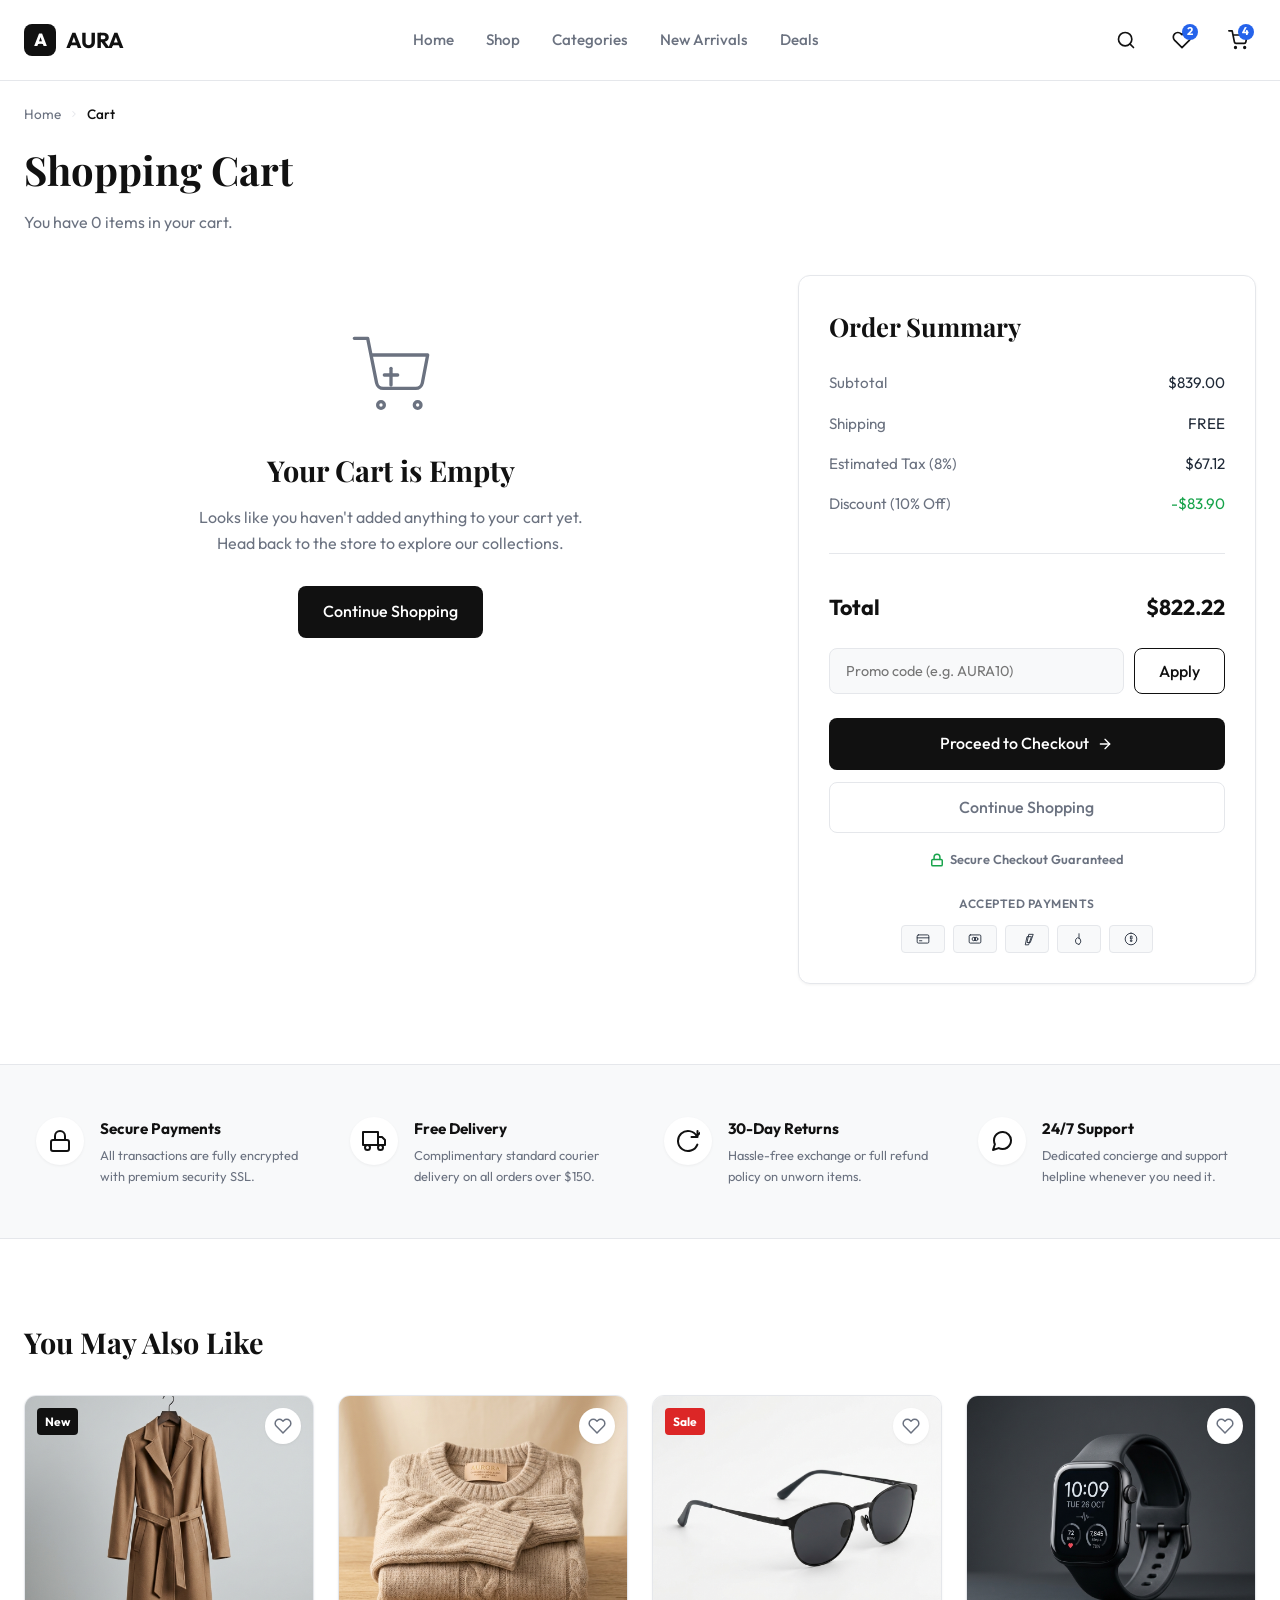
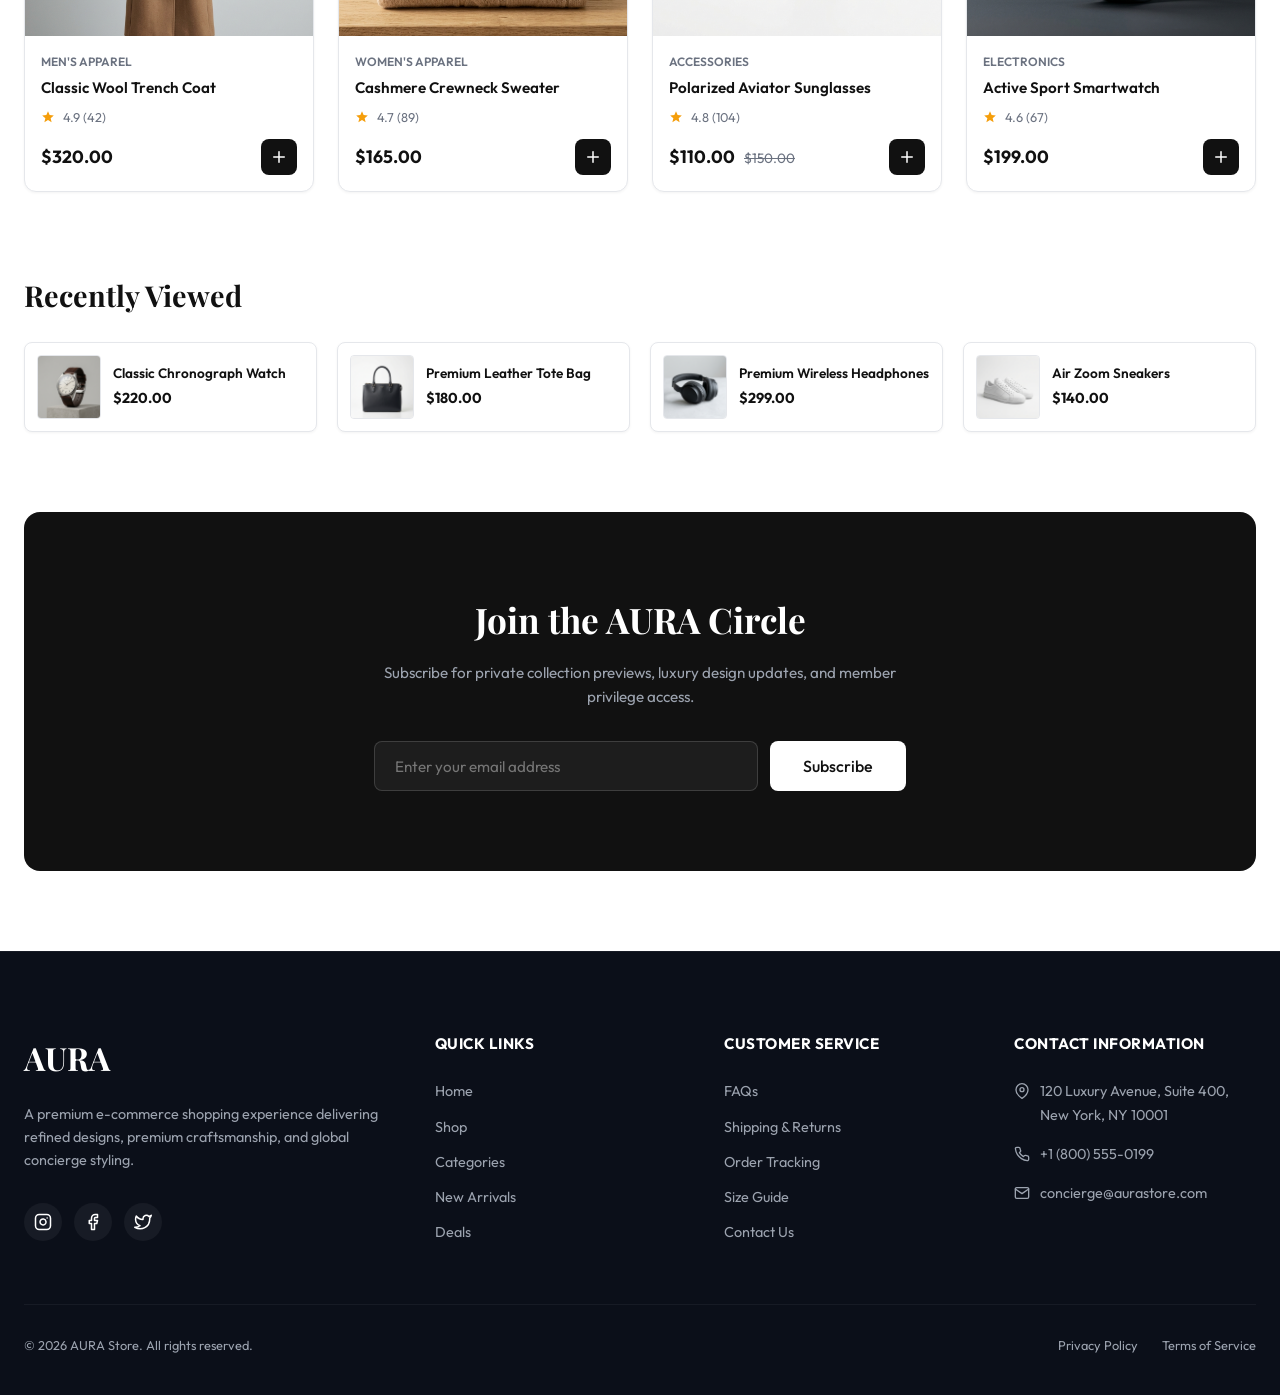
==== cart.html @ 28e5d6af "initial commit" ====
<!DOCTYPE html>
<html lang="en">
<head>
    <meta charset="UTF-8">
    <meta name="viewport" content="width=device-width, initial-scale=1.0">
    
    <!-- Title & SEO Meta Tags -->
    <title>Shopping Cart — AURA Premium Store</title>
    <meta name="description" content="View your premium shopping cart at AURA Store. Complete secure checkout, manage selected items, sizes, quantities, and explore recommendations.">
    <meta name="keywords" content="AURA Cart, shopping cart, checkout, luxury fashion ecommerce">
    
    <!-- CSS Stylesheet -->
    <link rel="stylesheet" href="css/cart.css">
</head>
<body>
    <input type="checkbox" id="mobile-menu-toggle-chk" class="mobile-menu-toggle-chk" style="display: none;">

    <!-- ==========================================================================
       1. HEADER PLACEHOLDER
       ========================================================================== -->
    <header class="site-header">
        <div class="container site-header-inner">
            <!-- Left: Logo -->
            <a href="index.html" class="logo" aria-label="AURA Home">
                <span class="logo-icon" aria-hidden="true">A</span>
                <span>AURA</span>
            </a>

            <!-- Center: Navigation Links -->
            <nav class="nav-desktop" aria-label="Main Navigation">
                <ul class="nav-menu">
                    <li><a href="index.html" class="nav-link">Home</a></li>
                    <li><a href="shop.html" class="nav-link">Shop</a></li>
                    <li><a href="index.html#categories" class="nav-link">Categories</a></li>
                    <li><a href="index.html#new-arrivals" class="nav-link">New Arrivals</a></li>
                    <li><a href="index.html#deals" class="nav-link">Deals</a></li>
                </ul>
            </nav>

            <!-- Right: Actions -->
            <div class="header-actions">
                <button class="action-btn" aria-label="Open Search">
                    <svg xmlns="http://www.w3.org/2000/svg" viewBox="0 0 24 24" fill="none" stroke="currentColor" stroke-width="2" stroke-linecap="round" stroke-linejoin="round">
                        <circle cx="11" cy="11" r="8"></circle>
                        <line x1="21" y1="21" x2="16.65" y2="16.65"></line>
                    </svg>
                </button>
                <a href="#wishlist" class="action-btn" aria-label="View Wishlist">
                    <svg xmlns="http://www.w3.org/2000/svg" viewBox="0 0 24 24" fill="none" stroke="currentColor" stroke-width="2" stroke-linecap="round" stroke-linejoin="round">
                        <path d="M20.84 4.61a5.5 5.5 0 0 0-7.78 0L12 5.67l-1.06-1.06a5.5 5.5 0 0 0-7.78 7.78l1.06 1.06L12 21.23l7.78-7.78 1.06-1.06a5.5 5.5 0 0 0 0-7.78z"></path>
                    </svg>
                    <span class="badge-count">2</span>
                </a>
                <a href="cart.html" class="action-btn active" aria-label="View Shopping Cart">
                    <svg xmlns="http://www.w3.org/2000/svg" viewBox="0 0 24 24" fill="none" stroke="currentColor" stroke-width="2" stroke-linecap="round" stroke-linejoin="round">
                        <circle cx="9" cy="21" r="1"></circle>
                        <circle cx="20" cy="21" r="1"></circle>
                        <path d="M1 1h4l2.68 13.39a2 2 0 0 0 2 1.61h9.72a2 2 0 0 0 2-1.61L23 6H6"></path>
                    </svg>
                    <span class="badge-count" id="header-cart-count">4</span>
                </a>
            </div>
            
            <!-- Mobile Hamburger Menu Button -->
            <label for="mobile-menu-toggle-chk" class="hamburger-btn" id="mobile-menu-trigger" aria-label="Open Navigation Menu" aria-controls="mobile-nav-overlay">
                <svg xmlns="http://www.w3.org/2000/svg" viewBox="0 0 24 24" fill="none" stroke="currentColor" stroke-linecap="round" stroke-linejoin="round">
                    <line x1="3" y1="12" x2="21" y2="12"></line>
                    <line x1="3" y1="6" x2="21" y2="6"></line>
                    <line x1="3" y1="18" x2="21" y2="18"></line>
                </svg>
            </label>
        </div>
    </header>

    <!-- ==========================================================================
       MOBILE NAVIGATION MENU (SLIDE OUT DRAWER)
       ========================================================================== -->
    <div class="mobile-nav-overlay" id="mobile-nav-overlay" role="dialog" aria-modal="true" aria-label="Mobile Navigation Menu">
        <div class="mobile-nav-drawer">
            <div class="mobile-nav-header">
                <a href="index.html" class="logo">
                    <span class="logo-icon">A</span>
                    <span>AURA</span>
                </a>
                <label for="mobile-menu-toggle-chk" class="close-btn" id="mobile-menu-close" aria-label="Close Navigation Menu">
                    <svg xmlns="http://www.w3.org/2000/svg" viewBox="0 0 24 24" fill="none" stroke="currentColor" stroke-linecap="round" stroke-linejoin="round" width="24" height="24">
                        <line x1="18" y1="6" x2="6" y2="18"></line>
                        <line x1="6" y1="6" x2="18" y2="18"></line>
                    </svg>
                </label>
            </div>
            
            <nav class="mobile-nav" aria-label="Mobile Navigation List">
                <ul class="mobile-nav-list">
                    <li><a href="index.html" class="mobile-nav-link" id="mobile-nav-home">Home</a></li>
                    <li><a href="shop.html" class="mobile-nav-link active" id="mobile-nav-shop">Shop</a></li>
                    <li><a href="index.html#categories" class="mobile-nav-link" id="mobile-nav-categories">Categories</a></li>
                    <li><a href="index.html#new-arrivals" class="mobile-nav-link" id="mobile-nav-new">New Arrivals</a></li>
                    <li><a href="index.html#deals" class="mobile-nav-link" id="mobile-nav-deals">Deals</a></li>
                    <li><a href="index.html#about" class="mobile-nav-link" id="mobile-nav-about">About</a></li>
                    <li><a href="index.html#contact" class="mobile-nav-link" id="mobile-nav-contact">Contact</a></li>
                </ul>
            </nav>

            <div class="mobile-nav-actions">
                <a href="#search" class="mobile-action-link" id="mobile-search-trigger">
                    <svg xmlns="http://www.w3.org/2000/svg" viewBox="0 0 24 24" fill="none" stroke="currentColor" stroke-linecap="round" stroke-linejoin="round">
                        <circle cx="11" cy="11" r="8"></circle>
                        <line x1="21" y1="21" x2="16.65" y2="16.65"></line>
                    </svg>
                    <span>Search Products</span>
                </a>
                <a href="#wishlist" class="mobile-action-link">
                    <svg xmlns="http://www.w3.org/2000/svg" viewBox="0 0 24 24" fill="none" stroke="currentColor" stroke-linecap="round" stroke-linejoin="round">
                        <path d="M20.84 4.61a5.5 5.5 0 0 0-7.78 0L12 5.67l-1.06-1.06a5.5 5.5 0 0 0-7.78 7.78l1.06 1.06L12 21.23l7.78-7.78 1.06-1.06a5.5 5.5 0 0 0 0-7.78z"></path>
                    </svg>
                    <span>Wishlist</span>
                    <span class="badge">2</span>
                </a>
                <a href="cart.html" class="mobile-action-link">
                    <svg xmlns="http://www.w3.org/2000/svg" viewBox="0 0 24 24" fill="none" stroke="currentColor" stroke-width="2" stroke-linecap="round" stroke-linejoin="round">
                        <circle cx="9" cy="21" r="1"></circle>
                        <circle cx="20" cy="21" r="1"></circle>
                        <path d="M1 1h4l2.68 13.39a2 2 0 0 0 2 1.61h9.72a2 2 0 0 0 2-1.61L23 6H6"></path>
                    </svg>
                    <span>Shopping Cart</span>
                    <span class="badge">3</span>
                </a>
                <a href="#account" class="mobile-action-link">
                    <svg xmlns="http://www.w3.org/2000/svg" viewBox="0 0 24 24" fill="none" stroke="currentColor" stroke-linecap="round" stroke-linejoin="round">
                        <path d="M20 21v-2a4 4 0 0 0-4-4H8a4 4 0 0 0-4 4v2"></path>
                        <circle cx="12" cy="7" r="4"></circle>
                    </svg>
                    <span>My Account</span>
                </a>
            </div>
        </div>
    </div>

    <!-- Header Spacer for Fixed Nav -->
    <div class="header-spacer"></div>

    <!-- ==========================================================================
       2. BREADCRUMBS
       ========================================================================== -->
    <div class="breadcrumbs-bar">
        <div class="container">
            <nav aria-label="Breadcrumb Navigation">
                <ul class="breadcrumb-list">
                    <li><a href="index.html" class="breadcrumb-link">Home</a></li>
                    <li class="breadcrumb-separator" aria-hidden="true">
                        <svg xmlns="http://www.w3.org/2000/svg" viewBox="0 0 24 24" fill="none" stroke="currentColor" stroke-width="2.5" stroke-linecap="round" stroke-linejoin="round" width="10" height="10">
                            <polyline points="9 18 15 12 9 6"></polyline>
                        </svg>
                    </li>
                    <li class="breadcrumb-current">Cart</li>
                </ul>
            </nav>
        </div>
    </div>

    <!-- ==========================================================================
       3. SHOPPING CART TITLE
       ========================================================================== -->
    <div class="page-title-section">
        <div class="container">
            <h1 class="page-title">Shopping Cart</h1>
            <p class="page-subtitle" id="cart-count-subtitle"></p>
        </div>
    </div>

    <!-- ==========================================================================
       4. MAIN CART PAGE LAYOUT
       ========================================================================== -->
    <main class="container" id="cart-page-main">
        <div class="cart-layout">
            
            <!-- LEFT COLUMN: CART ITEMS -->
            <div class="cart-left-column">
                
                <!-- Dynamically-ready list container -->
                <div id="cart-items-container" class="cart-items-container">
                    
                    
                    <!-- <article class="cart-item-card cart-item" data-id="1">
                        <div class="cart-item-image">
                            <img src="images/products/sneakers.png" alt="AURA Air Zoom Minimalist Sneakers" class="product-image">
                        </div>
                        <div class="cart-item-details">
                            <div class="cart-item-header">
                                <div class="cart-item-info">
                                    <span class="cart-item-brand">AURA</span>
                                    <h3 class="cart-item-name product-name">
                                        <a href="view-details.html">Air Zoom Minimalist Sneakers</a>
                                    </h3>
                                </div>
                                <div class="cart-item-price-block">
                                    <span class="cart-item-price product-price">$140.00</span>
                                    <span class="cart-item-unit-price">Unit: $140.00</span>
                                </div>
                            </div>
                            
                            <div class="cart-item-attributes">
                                <span class="attribute-item">
                                    <strong>Color:</strong> White
                                    <span class="color-dot" style="background-color: #FFFFFF;"></span>
                                </span>
                                <span class="attribute-item">
                                    <strong>Size:</strong> US 10
                                </span>
                            </div>
                            
                            <div class="cart-item-status status-in-stock">
                                <svg xmlns="http://www.w3.org/2000/svg" viewBox="0 0 24 24" fill="none" stroke="currentColor" stroke-width="3" stroke-linecap="round" stroke-linejoin="round" width="14" height="14">
                                    <polyline points="20 6 9 17 4 12"></polyline>
                                </svg>
                                <span>In Stock</span>
                            </div>
                            
                            <div class="cart-item-footer">
                                <div class="quantity-selector product-quantity">
                                    <button type="button" class="quantity-btn quantity-minus" aria-label="Decrease quantity">
                                        <svg xmlns="http://www.w3.org/2000/svg" viewBox="0 0 24 24" fill="none" stroke="currentColor" stroke-width="2" stroke-linecap="round" stroke-linejoin="round" width="14" height="14">
                                            <line x1="5" y1="12" x2="19" y2="12"></line>
                                        </svg>
                                    </button>
                                    <input type="number" class="quantity-input" value="1" min="1" max="99" aria-label="Quantity" readonly>
                                    <button type="button" class="quantity-btn quantity-plus" aria-label="Increase quantity">
                                        <svg xmlns="http://www.w3.org/2000/svg" viewBox="0 0 24 24" fill="none" stroke="currentColor" stroke-width="2" stroke-linecap="round" stroke-linejoin="round" width="14" height="14">
                                            <line x1="12" y1="5" x2="12" y2="19"></line>
                                            <line x1="5" y1="12" x2="19" y2="12"></line>
                                        </svg>
                                    </button>
                                </div>
                                
                                <div class="cart-item-actions">
                                    <button class="action-link move-to-wishlist" aria-label="Move item to wishlist">
                                        <svg xmlns="http://www.w3.org/2000/svg" viewBox="0 0 24 24" fill="none" stroke="currentColor" stroke-width="2" stroke-linecap="round" stroke-linejoin="round">
                                            <path d="M20.84 4.61a5.5 5.5 0 0 0-7.78 0L12 5.67l-1.06-1.06a5.5 5.5 0 0 0-7.78 7.78l1.06 1.06L12 21.23l7.78-7.78 1.06-1.06a5.5 5.5 0 0 0 0-7.78z"></path>
                                        </svg>
                                        <span>Wishlist</span>
                                    </button>
                                    <button class="action-link action-link-remove remove-item" aria-label="Remove item from cart">
                                        <svg xmlns="http://www.w3.org/2000/svg" viewBox="0 0 24 24" fill="none" stroke="currentColor" stroke-width="2" stroke-linecap="round" stroke-linejoin="round">
                                            <polyline points="3 6 5 6 21 6"></polyline>
                                            <path d="M19 6v14a2 2 0 0 1-2 2H7a2 2 0 0 1-2-2V6m3 0V4a2 2 0 0 1 2-2h4a2 2 0 0 1 2 2v2"></path>
                                            <line x1="10" y1="11" x2="10" y2="17"></line>
                                            <line x1="14" y1="11" x2="14" y2="17"></line>
                                        </svg>
                                        <span>Remove</span>
                                    </button>
                                </div>
                            </div>
                        </div>
                    </article> -->

                </div>

                <!-- ==========================================================================
                   EMPTY CART DESIGN (WRAPPED IN COMMENTS FOR JS INTEGRATION)
                   ========================================================================== -->
                <!-- 
                <div id="empty-cart-view" class="empty-cart-container" style="text-align: center; padding: 60px 24px;">
                    <div class="empty-cart-illustration" style="margin-bottom: 24px; color: var(--color-text-muted);">
                        <svg xmlns="http://www.w3.org/2000/svg" viewBox="0 0 24 24" fill="none" stroke="currentColor" stroke-width="1" stroke-linecap="round" stroke-linejoin="round" width="80" height="80" style="margin: 0 auto;">
                            <circle cx="9" cy="21" r="1"></circle>
                            <circle cx="20" cy="21" r="1"></circle>
                            <path d="M1 1h4l2.68 13.39a2 2 0 0 0 2 1.61h9.72a2 2 0 0 0 2-1.61L23 6H6"></path>
                            <line x1="12" y1="10" x2="12" y2="15"></line>
                            <line x1="10" y1="12" x2="14" y2="12"></line>
                        </svg>
                    </div>
                    <h2 class="empty-cart-title" style="font-family: var(--font-heading); font-size: 1.8rem; margin-bottom: 12px; color: var(--color-primary);">Your Cart is Empty</h2>
                    <p class="empty-cart-desc" style="color: var(--color-text-muted); margin-bottom: 30px; max-width: 400px; margin-left: auto; margin-right: auto;">Looks like you haven't added anything to your cart yet. Head back to the store to explore our collections.</p>
                    <a href="shop.html" id="continue-shopping" class="btn btn-primary">Continue Shopping</a>
                </div>
                -->

            </div>

            <!-- RIGHT COLUMN: ORDER SUMMARY -->
            <div class="cart-right-column">
                <section class="order-summary-card" aria-labelledby="order-summary-title">
                    <h2 id="order-summary-title" class="summary-title">Order Summary</h2>
                    
                    <div class="summary-rows">
                        <div class="summary-row">
                            <span class="summary-row-label">Subtotal</span>
                            <span id="subtotal" class="summary-row-value">$839.00</span>
                        </div>
                        <div class="summary-row">
                            <span class="summary-row-label">Shipping</span>
                            <span id="shipping" class="summary-row-value">FREE</span>
                        </div>
                        <div class="summary-row">
                            <span class="summary-row-label">Estimated Tax (8%)</span>
                            <span id="tax" class="summary-row-value">$67.12</span>
                        </div>
                        <div class="summary-row discount">
                            <span class="summary-row-label">Discount (10% Off)</span>
                            <span id="discount" class="summary-row-value">-$83.90</span>
                        </div>
                        
                        <div class="summary-divider"></div>
                        
                        <div class="summary-row summary-total">
                            <span>Total</span>
                            <span id="grand-total">$822.22</span>
                        </div>
                    </div>
                    
                    <!-- Coupon Block -->
                    <div class="coupon-input-wrapper">
                        <input type="text" id="coupon-input" class="coupon-input" placeholder="Promo code (e.g. AURA10)" aria-label="Promo code">
                        <button type="button" id="apply-coupon" class="btn btn-secondary">Apply</button>
                    </div>
                    
                    <!-- Checkout & Shopping Action buttons -->
                    <div class="summary-actions">
                        <a href="#checkout" id="checkout-btn" class="btn btn-primary btn-full">
                            <span>Proceed to Checkout</span>
                            <svg xmlns="http://www.w3.org/2000/svg" viewBox="0 0 24 24" fill="none" stroke="currentColor" stroke-width="2" stroke-linecap="round" stroke-linejoin="round" width="16" height="16">
                                <line x1="5" y1="12" x2="19" y2="12"></line>
                                <polyline points="12 5 19 12 12 19"></polyline>
                            </svg>
                        </a>
                        <a href="shop.html" id="continue-shopping-summary" class="btn btn-outline btn-full">
                            Continue Shopping
                        </a>
                    </div>
                    
                    <!-- Secure Checkout Badge -->
                    <div class="checkout-badge-row">
                        <svg xmlns="http://www.w3.org/2000/svg" viewBox="0 0 24 24" fill="none" stroke="currentColor" stroke-width="2.5" stroke-linecap="round" stroke-linejoin="round">
                            <rect x="3" y="11" width="18" height="11" rx="2" ry="2"></rect>
                            <path d="M7 11V7a5 5 0 0 1 10 0v4"></path>
                        </svg>
                        <span>Secure Checkout Guaranteed</span>
                    </div>
                    
                    <!-- Payment Methods panel -->
                    <div class="payment-methods-panel">
                        <h4 class="payment-methods-title">Accepted Payments</h4>
                        <div class="payment-icons">
                            <div class="payment-icon-card" aria-label="Visa">
                                <svg xmlns="http://www.w3.org/2000/svg" viewBox="0 0 24 24" fill="none" stroke="currentColor" stroke-width="1.5" stroke-linecap="round" stroke-linejoin="round">
                                    <rect x="2" y="5" width="20" height="14" rx="2"></rect>
                                    <line x1="2" y1="10" x2="22" y2="10"></line>
                                    <line x1="6" y1="15" x2="10" y2="15"></line>
                                </svg>
                            </div>
                            <div class="payment-icon-card" aria-label="Mastercard">
                                <svg xmlns="http://www.w3.org/2000/svg" viewBox="0 0 24 24" fill="none" stroke="currentColor" stroke-width="1.5" stroke-linecap="round" stroke-linejoin="round">
                                    <rect x="2" y="5" width="20" height="14" rx="2"></rect>
                                    <circle cx="10" cy="12" r="3"></circle>
                                    <circle cx="14" cy="12" r="3"></circle>
                                </svg>
                            </div>
                            <div class="payment-icon-card" aria-label="PayPal">
                                <svg xmlns="http://www.w3.org/2000/svg" viewBox="0 0 24 24" fill="none" stroke="currentColor" stroke-width="1.5" stroke-linecap="round" stroke-linejoin="round">
                                    <path d="M22 4h-7L12 18h5z"></path>
                                    <path d="M19 8H12L9 22h5z"></path>
                                </svg>
                            </div>
                            <div class="payment-icon-card" aria-label="Apple Pay">
                                <svg xmlns="http://www.w3.org/2000/svg" viewBox="0 0 24 24" fill="none" stroke="currentColor" stroke-width="1.5" stroke-linecap="round" stroke-linejoin="round">
                                    <path d="M12 20.94c1.88-1 3.06-2.94 3.06-5.44a5.55 5.55 0 0 0-5.06-5.5 5.25 5.25 0 0 0-1 .06 5.86 5.86 0 0 0-3.06 5.44 5.56 5.56 0 0 0 5 5.5 5 5 0 0 0 1.06-.06z"></path>
                                    <path d="M12 10V3"></path>
                                </svg>
                            </div>
                            <div class="payment-icon-card" aria-label="Google Pay">
                                <svg xmlns="http://www.w3.org/2000/svg" viewBox="0 0 24 24" fill="none" stroke="currentColor" stroke-width="1.5" stroke-linecap="round" stroke-linejoin="round">
                                    <path d="M12 2a10 10 0 1 0 10 10A10 10 0 0 0 12 2zm1 14h-2v-2h2zm0-4h-2V7h2z"></path>
                                </svg>
                            </div>
                        </div>
                    </div>
                </section>
            </div>

        </div>
    </main>

    <!-- ==========================================================================
       5. TRUST BADGES
       ========================================================================== -->
    <section class="trust-badges-section" aria-label="AURA Customer Guarantees">
        <div class="container">
            <div class="trust-badges-grid">
                <!-- Card 1 -->
                <div class="trust-badge-card">
                    <div class="trust-icon-wrapper">
                        <svg xmlns="http://www.w3.org/2000/svg" viewBox="0 0 24 24" fill="none" stroke="currentColor" stroke-width="2" stroke-linecap="round" stroke-linejoin="round">
                            <rect x="3" y="11" width="18" height="11" rx="2" ry="2"></rect>
                            <path d="M7 11V7a5 5 0 0 1 10 0v4"></path>
                        </svg>
                    </div>
                    <div class="trust-info">
                        <h4 class="trust-title">Secure Payments</h4>
                        <p class="trust-desc">All transactions are fully encrypted with premium security SSL.</p>
                    </div>
                </div>
                <!-- Card 2 -->
                <div class="trust-badge-card">
                    <div class="trust-icon-wrapper">
                        <svg xmlns="http://www.w3.org/2000/svg" viewBox="0 0 24 24" fill="none" stroke="currentColor" stroke-width="2" stroke-linecap="round" stroke-linejoin="round">
                            <rect x="1" y="3" width="15" height="13"></rect>
                            <polygon points="16 8 20 8 23 11 23 16 16 16 16 8"></polygon>
                            <circle cx="5.5" cy="18.5" r="2.5"></circle>
                            <circle cx="18.5" cy="18.5" r="2.5"></circle>
                        </svg>
                    </div>
                    <div class="trust-info">
                        <h4 class="trust-title">Free Delivery</h4>
                        <p class="trust-desc">Complimentary standard courier delivery on all orders over $150.</p>
                    </div>
                </div>
                <!-- Card 3 -->
                <div class="trust-badge-card">
                    <div class="trust-icon-wrapper">
                        <svg xmlns="http://www.w3.org/2000/svg" viewBox="0 0 24 24" fill="none" stroke="currentColor" stroke-width="2" stroke-linecap="round" stroke-linejoin="round">
                            <path d="M21.5 2v6h-6M21.34 15.57a10 10 0 1 1-.57-8.38l5.67-5.67"></path>
                        </svg>
                    </div>
                    <div class="trust-info">
                        <h4 class="trust-title">30-Day Returns</h4>
                        <p class="trust-desc">Hassle-free exchange or full refund policy on unworn items.</p>
                    </div>
                </div>
                <!-- Card 4 -->
                <div class="trust-badge-card">
                    <div class="trust-icon-wrapper">
                        <svg xmlns="http://www.w3.org/2000/svg" viewBox="0 0 24 24" fill="none" stroke="currentColor" stroke-width="2" stroke-linecap="round" stroke-linejoin="round">
                            <path d="M21 11.5a8.38 8.38 0 0 1-.9 3.8 8.5 8.5 0 0 1-7.6 4.7 8.38 8.38 0 0 1-3.8-.9L3 21l1.9-5.7a8.38 8.38 0 0 1-.9-3.8 8.5 8.5 0 0 1 4.7-7.6 8.38 8.38 0 0 1 3.8-.9h.5a8.48 8.48 0 0 1 8 8v.5z"></path>
                        </svg>
                    </div>
                    <div class="trust-info">
                        <h4 class="trust-title">24/7 Support</h4>
                        <p class="trust-desc">Dedicated concierge and support helpline whenever you need it.</p>
                    </div>
                </div>
            </div>
        </div>
    </section>

    <!-- ==========================================================================
       6. RECOMMENDED PRODUCTS (GRID OF 4)
       ========================================================================== -->
    <section class="container recommendations-section" aria-labelledby="recommendations-title">
        <div class="recommendations-header">
            <h2 id="recommendations-title" class="recommendations-title">You May Also Like</h2>
        </div>
        
        <div id="recommended-products" class="recommendations-grid">
            <!-- Card 1: Wool Coat -->
            <article class="product-card">
                <span class="product-badge">New</span>
                <div class="wishlist-btn-wrapper">
                    <button type="button" class="wishlist-btn" aria-label="Add to Wishlist">
                        <svg xmlns="http://www.w3.org/2000/svg" viewBox="0 0 24 24" fill="none" stroke="currentColor" stroke-width="2" stroke-linecap="round" stroke-linejoin="round" width="18" height="18">
                            <path d="M20.84 4.61a5.5 5.5 0 0 0-7.78 0L12 5.67l-1.06-1.06a5.5 5.5 0 0 0-7.78 7.78l1.06 1.06L12 21.23l7.78-7.78 1.06-1.06a5.5 5.5 0 0 0 0-7.78z"></path>
                        </svg>
                    </button>
                </div>
                <div class="product-media">
                    <img src="images/products/coat.png" alt="Classic Wool Trench Coat">
                </div>
                <div class="product-info">
                    <span class="product-category">Men's Apparel</span>
                    <h3 class="product-title">
                        <a href="view-details.html">Classic Wool Trench Coat</a>
                    </h3>
                    <div class="product-rating">
                        <svg xmlns="http://www.w3.org/2000/svg" viewBox="0 0 24 24" fill="currentColor" width="14" height="14">
                            <path d="M12 17.27L18.18 21l-1.64-7.03L22 9.24l-7.19-.61L12 2 9.19 8.63 2 9.24l5.46 4.73L5.82 21z"></path>
                        </svg>
                        <span class="product-rating-value">4.9 (42)</span>
                    </div>
                    <div class="product-price-row">
                        <span class="product-price">$320.00</span>
                        <button type="button" class="quick-add-btn" aria-label="Add to Cart">
                            <svg xmlns="http://www.w3.org/2000/svg" viewBox="0 0 24 24" fill="none" stroke="currentColor" stroke-width="2" stroke-linecap="round" stroke-linejoin="round">
                                <line x1="12" y1="5" x2="12" y2="19"></line>
                                <line x1="5" y1="12" x2="19" y2="12"></line>
                            </svg>
                        </button>
                    </div>
                </div>
            </article>

            <!-- Card 2: Cashmere Sweater -->
            <article class="product-card">
                <div class="wishlist-btn-wrapper">
                    <button type="button" class="wishlist-btn" aria-label="Add to Wishlist">
                        <svg xmlns="http://www.w3.org/2000/svg" viewBox="0 0 24 24" fill="none" stroke="currentColor" stroke-width="2" stroke-linecap="round" stroke-linejoin="round" width="18" height="18">
                            <path d="M20.84 4.61a5.5 5.5 0 0 0-7.78 0L12 5.67l-1.06-1.06a5.5 5.5 0 0 0-7.78 7.78l1.06 1.06L12 21.23l7.78-7.78 1.06-1.06a5.5 5.5 0 0 0 0-7.78z"></path>
                        </svg>
                    </button>
                </div>
                <div class="product-media">
                    <img src="images/products/sweater.png" alt="Cashmere Crewneck Sweater">
                </div>
                <div class="product-info">
                    <span class="product-category">Women's Apparel</span>
                    <h3 class="product-title">
                        <a href="view-details.html">Cashmere Crewneck Sweater</a>
                    </h3>
                    <div class="product-rating">
                        <svg xmlns="http://www.w3.org/2000/svg" viewBox="0 0 24 24" fill="currentColor" width="14" height="14">
                            <path d="M12 17.27L18.18 21l-1.64-7.03L22 9.24l-7.19-.61L12 2 9.19 8.63 2 9.24l5.46 4.73L5.82 21z"></path>
                        </svg>
                        <span class="product-rating-value">4.7 (89)</span>
                    </div>
                    <div class="product-price-row">
                        <span class="product-price">$165.00</span>
                        <button type="button" class="quick-add-btn" aria-label="Add to Cart">
                            <svg xmlns="http://www.w3.org/2000/svg" viewBox="0 0 24 24" fill="none" stroke="currentColor" stroke-width="2" stroke-linecap="round" stroke-linejoin="round">
                                <line x1="12" y1="5" x2="12" y2="19"></line>
                                <line x1="5" y1="12" x2="19" y2="12"></line>
                            </svg>
                        </button>
                    </div>
                </div>
            </article>

            <!-- Card 3: Sunglasses -->
            <article class="product-card">
                <span class="product-badge" style="background-color: var(--color-danger);">Sale</span>
                <div class="wishlist-btn-wrapper">
                    <button type="button" class="wishlist-btn" aria-label="Add to Wishlist">
                        <svg xmlns="http://www.w3.org/2000/svg" viewBox="0 0 24 24" fill="none" stroke="currentColor" stroke-width="2" stroke-linecap="round" stroke-linejoin="round" width="18" height="18">
                            <path d="M20.84 4.61a5.5 5.5 0 0 0-7.78 0L12 5.67l-1.06-1.06a5.5 5.5 0 0 0-7.78 7.78l1.06 1.06L12 21.23l7.78-7.78 1.06-1.06a5.5 5.5 0 0 0 0-7.78z"></path>
                        </svg>
                    </button>
                </div>
                <div class="product-media">
                    <img src="images/products/sunglasses.png" alt="Aviator Sunglasses">
                </div>
                <div class="product-info">
                    <span class="product-category">Accessories</span>
                    <h3 class="product-title">
                        <a href="view-details.html">Polarized Aviator Sunglasses</a>
                    </h3>
                    <div class="product-rating">
                        <svg xmlns="http://www.w3.org/2000/svg" viewBox="0 0 24 24" fill="currentColor" width="14" height="14">
                            <path d="M12 17.27L18.18 21l-1.64-7.03L22 9.24l-7.19-.61L12 2 9.19 8.63 2 9.24l5.46 4.73L5.82 21z"></path>
                        </svg>
                        <span class="product-rating-value">4.8 (104)</span>
                    </div>
                    <div class="product-price-row">
                        <div>
                            <span class="product-price">$110.00</span>
                            <span class="product-original-price">$150.00</span>
                        </div>
                        <button type="button" class="quick-add-btn" aria-label="Add to Cart">
                            <svg xmlns="http://www.w3.org/2000/svg" viewBox="0 0 24 24" fill="none" stroke="currentColor" stroke-width="2" stroke-linecap="round" stroke-linejoin="round">
                                <line x1="12" y1="5" x2="12" y2="19"></line>
                                <line x1="5" y1="12" x2="19" y2="12"></line>
                            </svg>
                        </button>
                    </div>
                </div>
            </article>

            <!-- Card 4: Smartwatch -->
            <article class="product-card">
                <div class="wishlist-btn-wrapper">
                    <button type="button" class="wishlist-btn" aria-label="Add to Wishlist">
                        <svg xmlns="http://www.w3.org/2000/svg" viewBox="0 0 24 24" fill="none" stroke="currentColor" stroke-width="2" stroke-linecap="round" stroke-linejoin="round" width="18" height="18">
                            <path d="M20.84 4.61a5.5 5.5 0 0 0-7.78 0L12 5.67l-1.06-1.06a5.5 5.5 0 0 0-7.78 7.78l1.06 1.06L12 21.23l7.78-7.78 1.06-1.06a5.5 5.5 0 0 0 0-7.78z"></path>
                        </svg>
                    </button>
                </div>
                <div class="product-media">
                    <img src="images/products/smartwatch.png" alt="Active Sport Smartwatch">
                </div>
                <div class="product-info">
                    <span class="product-category">Electronics</span>
                    <h3 class="product-title">
                        <a href="view-details.html">Active Sport Smartwatch</a>
                    </h3>
                    <div class="product-rating">
                        <svg xmlns="http://www.w3.org/2000/svg" viewBox="0 0 24 24" fill="currentColor" width="14" height="14">
                            <path d="M12 17.27L18.18 21l-1.64-7.03L22 9.24l-7.19-.61L12 2 9.19 8.63 2 9.24l5.46 4.73L5.82 21z"></path>
                        </svg>
                        <span class="product-rating-value">4.6 (67)</span>
                    </div>
                    <div class="product-price-row">
                        <span class="product-price">$199.00</span>
                        <button type="button" class="quick-add-btn" aria-label="Add to Cart">
                            <svg xmlns="http://www.w3.org/2000/svg" viewBox="0 0 24 24" fill="none" stroke="currentColor" stroke-width="2" stroke-linecap="round" stroke-linejoin="round">
                                <line x1="12" y1="5" x2="12" y2="19"></line>
                                <line x1="5" y1="12" x2="19" y2="12"></line>
                            </svg>
                        </button>
                    </div>
                </div>
            </article>
        </div>
    </section>

    <!-- ==========================================================================
       7. RECENTLY VIEWED PRODUCTS (4 COMPACT CARDS)
       ========================================================================== -->
    <section class="container recently-viewed-section" aria-labelledby="recently-viewed-title">
        <h2 id="recently-viewed-title" class="recommendations-title" style="margin-bottom: 24px;">Recently Viewed</h2>
        <div id="recent-products" class="recently-viewed-grid">
            <!-- Mini Card 1: Watch -->
            <article class="compact-product-card">
                <div class="compact-media">
                    <img src="images/products/watch.png" alt="Classic Chronograph Watch">
                </div>
                <div class="compact-info">
                    <h4 class="compact-title">Classic Chronograph Watch</h4>
                    <span class="compact-price">$220.00</span>
                </div>
            </article>

            <!-- Mini Card 2: Bag -->
            <article class="compact-product-card">
                <div class="compact-media">
                    <img src="images/products/bag.png" alt="Premium Leather Tote Bag">
                </div>
                <div class="compact-info">
                    <h4 class="compact-title">Premium Leather Tote Bag</h4>
                    <span class="compact-price">$180.00</span>
                </div>
            </article>

            <!-- Mini Card 3: Headphones -->
            <article class="compact-product-card">
                <div class="compact-media">
                    <img src="images/products/headphones.png" alt="Premium Wireless Headphones">
                </div>
                <div class="compact-info">
                    <h4 class="compact-title">Premium Wireless Headphones</h4>
                    <span class="compact-price">$299.00</span>
                </div>
            </article>

            <!-- Mini Card 4: Sneakers -->
            <article class="compact-product-card">
                <div class="compact-media">
                    <img src="images/products/sneakers.png" alt="Air Zoom Sneakers">
                </div>
                <div class="compact-info">
                    <h4 class="compact-title">Air Zoom Sneakers</h4>
                    <span class="compact-price">$140.00</span>
                </div>
            </article>
        </div>
    </section>

    <!-- ==========================================================================
       8. NEWSLETTER
       ========================================================================== -->
    <section class="container">
        <div class="newsletter-section">
            <div class="newsletter-content">
                <h2 class="newsletter-title">Join the AURA Circle</h2>
                <p class="newsletter-desc">Subscribe for private collection previews, luxury design updates, and member privilege access.</p>
                <form class="newsletter-form" action="#" method="POST" onsubmit="event.preventDefault();">
                    <input type="email" class="newsletter-input" placeholder="Enter your email address" aria-label="Email address" required>
                    <button type="submit" class="btn btn-primary">Subscribe</button>
                </form>
            </div>
        </div>
    </section>

    <!-- ==========================================================================
       9. FOOTER PLACEHOLDER
       ========================================================================== -->
    <footer class="site-footer">
        <div class="container">
            <div class="footer-top">
                <!-- Col 1: Brand Info -->
                <div class="footer-brand">
                    <span class="footer-logo">AURA</span>
                    <p class="footer-brand-desc">A premium e-commerce shopping experience delivering refined designs, premium craftsmanship, and global concierge styling.</p>
                    <div class="footer-social-links">
                        <a href="https://instagram.com" class="social-icon-btn" aria-label="AURA Instagram" target="_blank" rel="noopener">
                            <svg xmlns="http://www.w3.org/2000/svg" viewBox="0 0 24 24" fill="none" stroke="currentColor" stroke-width="2" stroke-linecap="round" stroke-linejoin="round">
                                <rect x="2" y="2" width="20" height="20" rx="5" ry="5"></rect>
                                <path d="M16 11.37A4 4 0 1 1 12.63 8 4 4 0 0 1 16 11.37z"></path>
                                <line x1="17.5" y1="6.5" x2="17.51" y2="6.5"></line>
                            </svg>
                        </a>
                        <a href="https://facebook.com" class="social-icon-btn" aria-label="AURA Facebook" target="_blank" rel="noopener">
                            <svg xmlns="http://www.w3.org/2000/svg" viewBox="0 0 24 24" fill="none" stroke="currentColor" stroke-width="2" stroke-linecap="round" stroke-linejoin="round">
                                <path d="M18 2h-3a5 5 0 0 0-5 5v3H7v4h3v8h4v-8h3l1-4h-4V7a1 1 0 0 1 1-1h3z"></path>
                            </svg>
                        </a>
                        <a href="https://twitter.com" class="social-icon-btn" aria-label="AURA Twitter" target="_blank" rel="noopener">
                            <svg xmlns="http://www.w3.org/2000/svg" viewBox="0 0 24 24" fill="none" stroke="currentColor" stroke-width="2" stroke-linecap="round" stroke-linejoin="round">
                                <path d="M23 3a10.9 10.9 0 0 1-3.14 1.53 4.48 4.48 0 0 0-7.86 3v1A10.66 10.66 0 0 1 3 4s-4 9 5 13a11.64 11.64 0 0 1-7 2c9 5 20 0 20-11.5a4.5 4.5 0 0 0-.08-.83A7.72 7.72 0 0 0 23 3z"></path>
                            </svg>
                        </a>
                    </div>
                </div>
                
                <!-- Col 2: Quick Links -->
                <div class="footer-col">
                    <h4 class="footer-col-title">Quick Links</h4>
                    <ul class="footer-links-list">
                        <li><a href="index.html" class="footer-link">Home</a></li>
                        <li><a href="shop.html" class="footer-link">Shop</a></li>
                        <li><a href="index.html#categories" class="footer-link">Categories</a></li>
                        <li><a href="index.html#new-arrivals" class="footer-link">New Arrivals</a></li>
                        <li><a href="index.html#deals" class="footer-link">Deals</a></li>
                    </ul>
                </div>
                
                <!-- Col 3: Customer Service -->
                <div class="footer-col">
                    <h4 class="footer-col-title">Customer Service</h4>
                    <ul class="footer-links-list">
                        <li><a href="#faq" class="footer-link">FAQs</a></li>
                        <li><a href="#shipping" class="footer-link">Shipping & Returns</a></li>
                        <li><a href="#orders" class="footer-link">Order Tracking</a></li>
                        <li><a href="#size-guide" class="footer-link">Size Guide</a></li>
                        <li><a href="#contact" class="footer-link">Contact Us</a></li>
                    </ul>
                </div>
                
                <!-- Col 4: Contact Info -->
                <div class="footer-col">
                    <h4 class="footer-col-title">Contact Information</h4>
                    <ul class="footer-links-list" style="gap: 16px;">
                        <li style="display: flex; gap: 10px; align-items: flex-start;">
                            <svg xmlns="http://www.w3.org/2000/svg" viewBox="0 0 24 24" fill="none" stroke="currentColor" stroke-width="2" stroke-linecap="round" stroke-linejoin="round" width="16" height="16" style="flex-shrink:0; margin-top:3px;">
                                <path d="M21 10c0 7-9 13-9 13s-9-6-9-13a9 9 0 0 1 18 0z"></path>
                                <circle cx="12" cy="10" r="3"></circle>
                            </svg>
                            <span>120 Luxury Avenue, Suite 400, New York, NY 10001</span>
                        </li>
                        <li style="display: flex; gap: 10px; align-items: center;">
                            <svg xmlns="http://www.w3.org/2000/svg" viewBox="0 0 24 24" fill="none" stroke="currentColor" stroke-width="2" stroke-linecap="round" stroke-linejoin="round" width="16" height="16" style="flex-shrink:0;">
                                <path d="M22 16.92v3a2 2 0 0 1-2.18 2 19.79 19.79 0 0 1-8.63-3.07 19.5 19.5 0 0 1-6-6 19.79 19.79 0 0 1-3.07-8.67A2 2 0 0 1 4.11 2h3a2 2 0 0 1 2 1.72 12.84 12.84 0 0 0 .7 2.81 2 2 0 0 1-.45 2.11L8.09 9.91a16 16 0 0 0 6 6l1.27-1.27a2 2 0 0 1 2.11-.45 12.84 12.84 0 0 0 2.81.7A2 2 0 0 1 22 16.92z"></path>
                            </svg>
                            <span>+1 (800) 555-0199</span>
                        </li>
                        <li style="display: flex; gap: 10px; align-items: center;">
                            <svg xmlns="http://www.w3.org/2000/svg" viewBox="0 0 24 24" fill="none" stroke="currentColor" stroke-width="2" stroke-linecap="round" stroke-linejoin="round" width="16" height="16" style="flex-shrink:0;">
                                <path d="M4 4h16c1.1 0 2 .9 2 2v12c0 1.1-.9 2-2 2H4c-1.1 0-2-.9-2-2V6c0-1.1.9-2 2-2z"></path>
                                <polyline points="22,6 12,13 2,6"></polyline>
                            </svg>
                            <span>concierge@aurastore.com</span>
                        </li>
                    </ul>
                </div>
            </div>
            
            <div class="footer-bottom">
                <p>&copy; 2026 AURA Store. All rights reserved.</p>
                <div class="footer-legal-links">
                    <a href="#privacy" class="footer-legal-link">Privacy Policy</a>
                    <a href="#terms" class="footer-legal-link">Terms of Service</a>
                </div>
            </div>
        </div>
    </footer>

</body>
</html>
<script src="./js/cart.js"></script>
---- css/cart.css ----
@import url('https://fonts.googleapis.com/css2?family=Outfit:wght@300;400;500;600;700&family=Playfair+Display:ital,wght@0,400..900;1,400..900&display=swap');

/* ==========================================================================
   AURA E-COMMERCE - SHOPPING CART STYLESHEET (cart.css)
   ========================================================================== */

/* 1. ROOT VARIABLES */
:root {
    --color-primary: #111111;
    --color-accent: #2563EB;
    --color-accent-hover: #1D4ED8;
    --color-bg: #FFFFFF;
    --color-bg-secondary: #F8F9FA;
    --color-border: #E5E7EB;
    --color-success: #16A34A;
    --color-danger: #DC2626;
    --color-danger-hover: #B91C1C;
    --color-text-main: #1F2937;
    --color-text-muted: #6B7280;
    
    --font-primary: 'Outfit', sans-serif;
    --font-heading: 'Playfair Display', Georgia, serif;
    
    --radius-sm: 4px;
    --radius-md: 8px;
    --radius-lg: 12px;
    --radius-xl: 16px;
    
    --shadow-sm: 0 1px 3px rgba(0,0,0,0.05);
    --shadow-md: 0 4px 6px -1px rgba(0,0,0,0.05), 0 2px 4px -1px rgba(0,0,0,0.03);
    --shadow-lg: 0 10px 15px -3px rgba(0,0,0,0.04), 0 4px 6px -2px rgba(0,0,0,0.02);
    --shadow-premium: 0 20px 40px -10px rgba(0,0,0,0.03);
    
    --transition-fast: 0.2s cubic-bezier(0.4, 0, 0.2, 1);
    --transition-smooth: 0.3s cubic-bezier(0.4, 0, 0.2, 1);
    --transition-bounce: 0.5s cubic-bezier(0.175, 0.885, 0.32, 1.275);
}

/* 2. RESET & BASE STYLE */
*, *::before, *::after {
    box-sizing: border-box;
    margin: 0;
    padding: 0;
}

body {
    font-family: var(--font-primary);
    background-color: var(--color-bg);
    color: var(--color-text-main);
    line-height: 1.6;
    -webkit-font-smoothing: antialiased;
}

/* Scrollbar styling */
::-webkit-scrollbar {
    width: 8px;
}
::-webkit-scrollbar-track {
    background: var(--color-bg-secondary);
}
::-webkit-scrollbar-thumb {
    background: #D1D5DB;
    border-radius: 4px;
}
::-webkit-scrollbar-thumb:hover {
    background: #9CA3AF;
}

/* Typography Helpers */
a {
    color: inherit;
    text-decoration: none;
    transition: var(--transition-fast);
}

img {
    max-width: 100%;
    height: auto;
    display: block;
}

input, button, select {
    font-family: inherit;
    font-size: inherit;
    outline: none;
}

/* Buttons */
.btn {
    display: inline-flex;
    align-items: center;
    justify-content: center;
    gap: 8px;
    padding: 12px 24px;
    border-radius: var(--radius-md);
    font-weight: 500;
    transition: var(--transition-smooth);
    cursor: pointer;
    border: 1px solid transparent;
}

.btn-primary {
    background-color: var(--color-primary);
    color: var(--color-bg);
}

.btn-primary:hover {
    background-color: var(--color-accent);
    transform: translateY(-1px);
}

.btn-secondary {
    background-color: transparent;
    color: var(--color-primary);
    border-color: var(--color-primary);
}

.btn-secondary:hover {
    background-color: var(--color-bg-secondary);
    transform: translateY(-1px);
}

.btn-outline {
    background-color: transparent;
    color: var(--color-text-muted);
    border-color: var(--color-border);
}

.btn-outline:hover {
    border-color: var(--color-primary);
    color: var(--color-primary);
}

.btn-full {
    width: 100%;
}

/* Header Spacer */
.header-spacer {
    height: 80px; /* Adjust based on sticky header height */
}

/* Page Layout Container */
.container {
    max-width: 1280px;
    margin: 0 auto;
    padding: 0 24px;
}

/* ==========================================================================
   3. HEADER & NAVIGATION
   ========================================================================== */
.site-header {
    position: fixed;
    top: 0;
    left: 0;
    width: 100%;
    z-index: 1000;
    background-color: rgba(255, 255, 255, 0.85);
    backdrop-filter: blur(12px);
    border-bottom: 1px solid var(--color-border);
    transition: var(--transition-smooth);
}

.site-header-inner {
    display: flex;
    align-items: center;
    justify-content: space-between;
    height: 80px;
}

.brand-logo {
    font-family: var(--font-heading);
    font-size: 1.8rem;
    font-weight: 700;
    letter-spacing: -0.5px;
    color: var(--color-primary);
}

.logo {
    display: flex;
    align-items: center;
    gap: 10px;
    font-weight: 700;
    font-size: 1.35rem;
    letter-spacing: -0.03em;
    color: var(--color-primary);
    text-decoration: none;
}

.logo-icon {
    display: flex;
    align-items: center;
    justify-content: center;
    width: 32px;
    height: 32px;
    background-color: var(--color-primary);
    color: var(--color-bg);
    border-radius: 8px;
    font-weight: 800;
    font-size: 1.1rem;
}

.nav-menu {
    display: flex;
    list-style: none;
    gap: 32px;
}

.nav-link {
    font-weight: 500;
    font-size: 0.95rem;
    color: var(--color-text-muted);
    position: relative;
    padding: 6px 0;
}

.nav-link:hover, .nav-link.active {
    color: var(--color-primary);
}

.nav-link::after {
    content: '';
    position: absolute;
    bottom: 0;
    left: 0;
    width: 100%;
    height: 2px;
    background-color: var(--color-primary);
    transform: scaleX(0);
    transition: var(--transition-fast);
}

.nav-link:hover::after, .nav-link.active::after {
    transform: scaleX(1);
}

.header-actions {
    display: flex;
    align-items: center;
    gap: 20px;
}

.action-btn {
    background: none;
    border: none;
    cursor: pointer;
    color: var(--color-primary);
    padding: 8px;
    border-radius: 50%;
    display: flex;
    align-items: center;
    justify-content: center;
    transition: var(--transition-fast);
    position: relative;
}

.action-btn:hover {
    background-color: var(--color-bg-secondary);
}

.action-btn svg {
    width: 20px;
    height: 20px;
}

.badge-count {
    position: absolute;
    top: 2px;
    right: 2px;
    background-color: var(--color-accent);
    color: var(--color-bg);
    font-size: 0.7rem;
    font-weight: 700;
    width: 16px;
    height: 16px;
    border-radius: 50%;
    display: flex;
    align-items: center;
    justify-content: center;
}

/* ==========================================================================
   4. BREADCRUMBS & PAGE HEADER
   ========================================================================== */
.breadcrumbs-bar {
    padding: 24px 0 12px 0;
}

.breadcrumb-list {
    display: flex;
    align-items: center;
    list-style: none;
    gap: 8px;
    font-size: 0.85rem;
    color: var(--color-text-muted);
}

.breadcrumb-separator {
    color: var(--color-border);
}

.breadcrumb-link:hover {
    color: var(--color-primary);
}

.breadcrumb-current {
    color: var(--color-primary);
    font-weight: 500;
}

.page-title-section {
    margin-bottom: 40px;
}

.page-title {
    font-family: var(--font-heading);
    font-size: 2.5rem;
    font-weight: 700;
    margin-bottom: 8px;
    color: var(--color-primary);
}

.page-subtitle {
    color: var(--color-text-muted);
    font-size: 1rem;
}

/* ==========================================================================
   5. MAIN LAYOUT (2 COLUMNS)
   ========================================================================== */
.cart-layout {
    display: grid;
    grid-template-columns: 1fr;
    gap: 40px;
    align-items: start;
    margin-bottom: 80px;
}

@media(min-width: 1024px) {
    .cart-layout {
        grid-template-columns: 1.6fr 1fr;
    }
}

/* ==========================================================================
   6. CART ITEMS (LEFT COLUMN)
   ========================================================================== */
.cart-items-container {
    display: flex;
    flex-direction: column;
    gap: 20px;
}

.cart-item-card {
    display: flex;
    background-color: var(--color-bg);
    border: 1px solid var(--color-border);
    border-radius: var(--radius-lg);
    padding: 20px;
    gap: 20px;
    box-shadow: var(--shadow-sm);
    transition: var(--transition-smooth);
}

.cart-item-card:hover {
    box-shadow: var(--shadow-md);
    border-color: #D1D5DB;
}

.cart-item-image {
    width: 120px;
    height: 150px;
    border-radius: var(--radius-md);
    background-color: var(--color-bg-secondary);
    display: flex;
    align-items: center;
    justify-content: center;
    overflow: hidden;
    flex-shrink: 0;
    border: 1px solid var(--color-border);
}

.cart-item-image img {
    width: 100%;
    height: 100%;
    object-fit: cover;
    transition: var(--transition-smooth);
}

.cart-item-card:hover .cart-item-image img {
    transform: scale(1.05);
}

.cart-item-details {
    display: flex;
    flex-direction: column;
    flex-grow: 1;
}

.cart-item-header {
    display: flex;
    justify-content: space-between;
    align-items: flex-start;
    margin-bottom: 8px;
    gap: 12px;
}

.cart-item-info {
    display: flex;
    flex-direction: column;
}

.cart-item-brand {
    font-size: 0.8rem;
    font-weight: 600;
    text-transform: uppercase;
    letter-spacing: 0.5px;
    color: var(--color-text-muted);
    margin-bottom: 4px;
}

.cart-item-name {
    font-size: 1.1rem;
    font-weight: 600;
    color: var(--color-primary);
}

.cart-item-name a:hover {
    color: var(--color-accent);
}

.cart-item-price-block {
    text-align: right;
    display: flex;
    flex-direction: column;
    align-items: flex-end;
}

.cart-item-price {
    font-size: 1.15rem;
    font-weight: 700;
    color: var(--color-primary);
}

.cart-item-unit-price {
    font-size: 0.8rem;
    color: var(--color-text-muted);
}

/* Attributes (size/color) */
.cart-item-attributes {
    display: flex;
    flex-wrap: wrap;
    gap: 16px;
    font-size: 0.85rem;
    color: var(--color-text-muted);
    margin-bottom: 16px;
}

.attribute-item {
    display: inline-flex;
    align-items: center;
    gap: 6px;
}

.color-dot {
    width: 12px;
    height: 12px;
    border-radius: 50%;
    display: inline-block;
    border: 1px solid rgba(0,0,0,0.1);
}

/* Status */
.cart-item-status {
    display: inline-flex;
    align-items: center;
    gap: 6px;
    font-size: 0.85rem;
    font-weight: 500;
    margin-bottom: 20px;
}

.status-in-stock {
    color: var(--color-success);
}

.status-low-stock {
    color: #D97706; /* Amber warning */
}

/* Actions footer inside card */
.cart-item-footer {
    display: flex;
    justify-content: space-between;
    align-items: center;
    margin-top: auto;
    border-top: 1px solid var(--color-border);
    padding-top: 16px;
    gap: 16px;
}

.cart-item-actions {
    display: flex;
    gap: 16px;
}

.action-link {
    font-size: 0.85rem;
    font-weight: 500;
    color: var(--color-text-muted);
    display: inline-flex;
    align-items: center;
    gap: 6px;
    background: none;
    border: none;
    cursor: pointer;
    transition: var(--transition-fast);
}

.action-link:hover {
    color: var(--color-primary);
}

.action-link-remove:hover {
    color: var(--color-danger);
}

.action-link svg {
    width: 16px;
    height: 16px;
}

/* ==========================================================================
   7. QUANTITY CONTROLS
   ========================================================================== */
.quantity-selector {
    display: inline-flex;
    align-items: center;
    border: 1px solid var(--color-border);
    border-radius: var(--radius-md);
    background-color: var(--color-bg-secondary);
    overflow: hidden;
    height: 38px;
}

.quantity-btn {
    border: none;
    background: none;
    width: 36px;
    height: 100%;
    display: flex;
    align-items: center;
    justify-content: center;
    cursor: pointer;
    color: var(--color-text-main);
    transition: var(--transition-fast);
}

.quantity-btn:hover {
    background-color: #E5E7EB;
}

.quantity-input {
    width: 40px;
    border: none;
    background: none;
    text-align: center;
    font-weight: 600;
    color: var(--color-primary);
    font-size: 0.9rem;
    padding: 0;
}

/* Hide spin buttons */
.quantity-input::-webkit-outer-spin-button,
.quantity-input::-webkit-inner-spin-button {
    -webkit-appearance: none;
    margin: 0;
}

/* ==========================================================================
   8. ORDER SUMMARY (RIGHT COLUMN)
   ========================================================================== */
.order-summary-card {
    background-color: var(--color-bg);
    border: 1px solid var(--color-border);
    border-radius: var(--radius-lg);
    padding: 30px;
    box-shadow: var(--shadow-sm);
}

@media(min-width: 1024px) {
    .order-summary-card {
        position: sticky;
        top: 100px; /* Lock position when scrolling past header */
    }
}

.summary-title {
    font-family: var(--font-heading);
    font-size: 1.6rem;
    font-weight: 700;
    margin-bottom: 24px;
    color: var(--color-primary);
}

.summary-rows {
    display: flex;
    flex-direction: column;
    gap: 16px;
    margin-bottom: 24px;
}

.summary-row {
    display: flex;
    justify-content: space-between;
    font-size: 0.95rem;
    color: var(--color-text-main);
}

.summary-row.discount {
    color: var(--color-success);
}

.summary-row-label {
    color: var(--color-text-muted);
}

.summary-divider {
    height: 1px;
    background-color: var(--color-border);
    margin: 20px 0;
}

.summary-total {
    font-size: 1.35rem;
    font-weight: 700;
    color: var(--color-primary);
}

/* Coupon block */
.coupon-input-wrapper {
    display: flex;
    gap: 10px;
    margin-bottom: 24px;
}

.coupon-input {
    flex-grow: 1;
    border: 1px solid var(--color-border);
    border-radius: var(--radius-md);
    padding: 10px 16px;
    font-size: 0.9rem;
    color: var(--color-primary);
    background-color: var(--color-bg-secondary);
    transition: var(--transition-fast);
}

.coupon-input:focus {
    border-color: var(--color-primary);
    background-color: var(--color-bg);
}

/* Summary actions */
.summary-actions {
    display: flex;
    flex-direction: column;
    gap: 12px;
}

.checkout-badge-row {
    display: flex;
    align-items: center;
    justify-content: center;
    gap: 6px;
    font-size: 0.8rem;
    font-weight: 600;
    color: var(--color-text-muted);
    margin-top: 16px;
}

.checkout-badge-row svg {
    width: 14px;
    height: 14px;
    color: var(--color-success);
}

/* Accepted Payment Icons */
.payment-methods-panel {
    margin-top: 24px;
    text-align: center;
}

.payment-methods-title {
    font-size: 0.75rem;
    font-weight: 600;
    text-transform: uppercase;
    letter-spacing: 0.5px;
    color: var(--color-text-muted);
    margin-bottom: 12px;
}

.payment-icons {
    display: flex;
    justify-content: center;
    gap: 8px;
}

.payment-icon-card {
    background-color: var(--color-bg-secondary);
    border: 1px solid var(--color-border);
    padding: 6px 10px;
    border-radius: var(--radius-sm);
    display: flex;
    align-items: center;
    justify-content: center;
    height: 28px;
    width: 44px;
}

.payment-icon-card svg {
    width: 100%;
    height: 100%;
}

/* ==========================================================================
   9. TRUST BADGES
   ========================================================================== */
.trust-badges-section {
    border-top: 1px solid var(--color-border);
    border-bottom: 1px solid var(--color-border);
    padding: 40px 0;
    background-color: var(--color-bg-secondary);
    margin-bottom: 80px;
}

.trust-badges-grid {
    display: grid;
    grid-template-columns: 1fr;
    gap: 24px;
}

@media(min-width: 576px) {
    .trust-badges-grid {
        grid-template-columns: repeat(2, 1fr);
    }
}

@media(min-width: 992px) {
    .trust-badges-grid {
        grid-template-columns: repeat(4, 1fr);
    }
}

.trust-badge-card {
    display: flex;
    gap: 16px;
    align-items: flex-start;
    padding: 12px;
}

.trust-icon-wrapper {
    background-color: var(--color-bg);
    color: var(--color-primary);
    width: 48px;
    height: 48px;
    border-radius: 50%;
    display: flex;
    align-items: center;
    justify-content: center;
    flex-shrink: 0;
    box-shadow: var(--shadow-sm);
}

.trust-icon-wrapper svg {
    width: 24px;
    height: 24px;
}

.trust-info {
    display: flex;
    flex-direction: column;
}

.trust-title {
    font-size: 0.95rem;
    font-weight: 700;
    color: var(--color-primary);
    margin-bottom: 4px;
}

.trust-desc {
    font-size: 0.8rem;
    color: var(--color-text-muted);
}

/* ==========================================================================
   10. RECOMMENDED PRODUCTS
   ========================================================================== */
.recommendations-section {
    margin-bottom: 80px;
}

.recommendations-header {
    display: flex;
    justify-content: space-between;
    align-items: flex-end;
    margin-bottom: 30px;
}

.recommendations-title {
    font-family: var(--font-heading);
    font-size: 1.8rem;
    font-weight: 700;
    color: var(--color-primary);
}

.recommendations-grid {
    display: grid;
    grid-template-columns: repeat(2, 1fr);
    gap: 24px;
}

@media(min-width: 768px) {
    .recommendations-grid {
        grid-template-columns: repeat(4, 1fr);
    }
}

.product-card {
    background-color: var(--color-bg);
    border: 1px solid var(--color-border);
    border-radius: var(--radius-lg);
    overflow: hidden;
    position: relative;
    transition: var(--transition-smooth);
    display: flex;
    flex-direction: column;
    box-shadow: var(--shadow-sm);
}

.product-card:hover {
    transform: translateY(-4px);
    box-shadow: var(--shadow-lg);
    border-color: #D1D5DB;
}

.product-badge {
    position: absolute;
    top: 12px;
    left: 12px;
    background-color: var(--color-primary);
    color: var(--color-bg);
    font-size: 0.75rem;
    font-weight: 700;
    padding: 4px 8px;
    border-radius: var(--radius-sm);
    z-index: 10;
}

.wishlist-btn-wrapper {
    position: absolute;
    top: 12px;
    right: 12px;
    z-index: 10;
}

.wishlist-btn {
    background-color: var(--color-bg);
    border: none;
    border-radius: 50%;
    width: 36px;
    height: 36px;
    display: flex;
    align-items: center;
    justify-content: center;
    cursor: pointer;
    box-shadow: var(--shadow-sm);
    color: var(--color-text-muted);
    transition: var(--transition-fast);
}

.wishlist-btn:hover {
    color: var(--color-danger);
    transform: scale(1.1);
}

.product-media {
    background-color: var(--color-bg-secondary);
    height: 240px;
    overflow: hidden;
    position: relative;
    display: flex;
    align-items: center;
    justify-content: center;
}

.product-media img {
    width: 100%;
    height: 100%;
    object-fit: cover;
    transition: var(--transition-smooth);
}

.product-card:hover .product-media img {
    transform: scale(1.05);
}

.product-card-overlay {
    position: absolute;
    bottom: 0;
    left: 0;
    width: 100%;
    background: linear-gradient(to top, rgba(0,0,0,0.5), transparent);
    padding: 16px;
    opacity: 0;
    transition: var(--transition-smooth);
    display: flex;
    gap: 8px;
}

.product-card:hover .product-card-overlay {
    opacity: 1;
}

.product-info {
    padding: 16px;
    flex-grow: 1;
    display: flex;
    flex-direction: column;
}

.product-category {
    font-size: 0.75rem;
    text-transform: uppercase;
    font-weight: 600;
    color: var(--color-text-muted);
    margin-bottom: 6px;
}

.product-title {
    font-size: 0.95rem;
    font-weight: 600;
    color: var(--color-primary);
    margin-bottom: 8px;
    line-height: 1.4;
}

.product-title a:hover {
    color: var(--color-accent);
}

.product-rating {
    display: flex;
    align-items: center;
    gap: 4px;
    font-size: 0.8rem;
    color: #F59E0B; /* Gold rating color */
    margin-bottom: 12px;
}

.product-rating svg {
    width: 14px;
    height: 14px;
}

.product-rating-value {
    color: var(--color-text-muted);
    margin-left: 4px;
}

.product-price-row {
    display: flex;
    align-items: center;
    justify-content: space-between;
    margin-top: auto;
}

.product-price {
    font-size: 1.1rem;
    font-weight: 700;
    color: var(--color-primary);
}

.product-original-price {
    font-size: 0.85rem;
    text-decoration: line-through;
    color: var(--color-text-muted);
    margin-left: 6px;
}

.quick-add-btn {
    background-color: var(--color-primary);
    color: var(--color-bg);
    border: none;
    width: 36px;
    height: 36px;
    border-radius: var(--radius-md);
    display: flex;
    align-items: center;
    justify-content: center;
    cursor: pointer;
    transition: var(--transition-fast);
}

.quick-add-btn:hover {
    background-color: var(--color-accent);
    transform: scale(1.05);
}

.quick-add-btn svg {
    width: 18px;
    height: 18px;
}

/* ==========================================================================
   11. RECENTLY VIEWED (COMPACT CARDS)
   ========================================================================== */
.recently-viewed-section {
    margin-bottom: 80px;
}

.recently-viewed-grid {
    display: grid;
    grid-template-columns: repeat(2, 1fr);
    gap: 20px;
}

@media(min-width: 768px) {
    .recently-viewed-grid {
        grid-template-columns: repeat(4, 1fr);
    }
}

.compact-product-card {
    display: flex;
    background-color: var(--color-bg);
    border: 1px solid var(--color-border);
    border-radius: var(--radius-md);
    padding: 12px;
    gap: 12px;
    align-items: center;
    transition: var(--transition-smooth);
    box-shadow: var(--shadow-sm);
}

.compact-product-card:hover {
    transform: translateY(-2px);
    box-shadow: var(--shadow-md);
    border-color: #D1D5DB;
}

.compact-media {
    width: 64px;
    height: 64px;
    border-radius: var(--radius-sm);
    background-color: var(--color-bg-secondary);
    overflow: hidden;
    flex-shrink: 0;
    border: 1px solid var(--color-border);
}

.compact-media img {
    width: 100%;
    height: 100%;
    object-fit: cover;
}

.compact-info {
    display: flex;
    flex-direction: column;
}

.compact-title {
    font-size: 0.85rem;
    font-weight: 600;
    color: var(--color-primary);
    margin-bottom: 4px;
    line-height: 1.3;
}

.compact-price {
    font-size: 0.9rem;
    font-weight: 700;
    color: var(--color-primary);
}

/* ==========================================================================
   12. NEWSLETTER SECTION
   ========================================================================== */
.newsletter-section {
    background-color: var(--color-primary);
    color: var(--color-bg);
    padding: 80px 0;
    text-align: center;
    border-radius: var(--radius-xl);
    margin-bottom: 80px;
}

.newsletter-content {
    max-width: 580px;
    margin: 0 auto;
    padding: 0 24px;
}

.newsletter-title {
    font-family: var(--font-heading);
    font-size: 2.2rem;
    font-weight: 700;
    margin-bottom: 12px;
}

.newsletter-desc {
    color: #9CA3AF;
    font-size: 0.95rem;
    margin-bottom: 32px;
}

.newsletter-form {
    display: flex;
    flex-direction: column;
    gap: 12px;
}

@media(min-width: 576px) {
    .newsletter-form {
        flex-direction: row;
    }
}

.newsletter-input {
    flex-grow: 1;
    border: 1px solid rgba(255,255,255,0.15);
    background-color: rgba(255,255,255,0.05);
    border-radius: var(--radius-md);
    padding: 14px 20px;
    font-size: 0.95rem;
    color: var(--color-bg);
    transition: var(--transition-fast);
}

.newsletter-input:focus {
    border-color: rgba(255,255,255,0.4);
    background-color: rgba(255,255,255,0.08);
}

.newsletter-form .btn {
    padding: 14px 32px;
    background-color: var(--color-bg);
    color: var(--color-primary);
}

.newsletter-form .btn:hover {
    background-color: var(--color-accent);
    color: var(--color-bg);
}

/* ==========================================================================
   13. FOOTER SECTION
   ========================================================================== */
.site-footer {
    background-color: #0B0F19; /* Ultra dark footer */
    color: #9CA3AF;
    padding: 80px 0 40px 0;
    font-size: 0.9rem;
    border-top: 1px solid rgba(255,255,255,0.05);
}

.footer-top {
    display: grid;
    grid-template-columns: 1fr;
    gap: 48px;
    margin-bottom: 60px;
}

@media(min-width: 576px) {
    .footer-top {
        grid-template-columns: repeat(2, 1fr);
    }
}

@media(min-width: 992px) {
    .footer-top {
        grid-template-columns: 1.5fr repeat(3, 1fr);
    }
}

.footer-brand {
    display: flex;
    flex-direction: column;
    gap: 20px;
}

.footer-logo {
    font-family: var(--font-heading);
    font-size: 2rem;
    font-weight: 700;
    color: var(--color-bg);
}

.footer-brand-desc {
    line-height: 1.6;
}

.footer-social-links {
    display: flex;
    gap: 12px;
    margin-top: 10px;
}

.social-icon-btn {
    width: 38px;
    height: 38px;
    border-radius: 50%;
    background-color: rgba(255,255,255,0.05);
    display: flex;
    align-items: center;
    justify-content: center;
    color: var(--color-bg);
    transition: var(--transition-fast);
}

.social-icon-btn:hover {
    background-color: var(--color-accent);
    transform: translateY(-2px);
}

.social-icon-btn svg {
    width: 18px;
    height: 18px;
}

.footer-col-title {
    font-weight: 700;
    font-size: 0.95rem;
    color: var(--color-bg);
    margin-bottom: 24px;
    text-transform: uppercase;
    letter-spacing: 0.5px;
}

.footer-links-list {
    list-style: none;
    display: flex;
    flex-direction: column;
    gap: 12px;
}

.footer-link:hover {
    color: var(--color-bg);
}

.footer-bottom {
    border-top: 1px solid rgba(255,255,255,0.05);
    padding-top: 30px;
    display: flex;
    flex-direction: column;
    gap: 20px;
    align-items: center;
    justify-content: space-between;
    font-size: 0.8rem;
}

@media(min-width: 768px) {
    .footer-bottom {
        flex-direction: row;
    }
}

.footer-legal-links {
    display: flex;
    gap: 24px;
}

.footer-legal-link:hover {
    color: var(--color-bg);
}

/* ==========================================================================
   14. ANIMATIONS & MICRO-INTERACTIONS
   ========================================================================== */
@keyframes fadeIn {
    from { opacity: 0; transform: translateY(10px); }
    to { opacity: 1; transform: translateY(0); }
}

.cart-layout, .recommendations-section, .recently-viewed-section {
    animation: fadeIn 0.6s ease-out forwards;
}

/* ==========================================================================
   15. MOBILE-FIRST RESPONSIVE MEDIA QUERIES
   ========================================================================== */
@media(max-width: 767px) {
    .page-title {
        font-size: 2rem;
    }
    
    .cart-item-card {
        flex-direction: column;
        align-items: stretch;
    }
    
    .cart-item-image {
        width: 100%;
        height: 200px;
    }
    
    .cart-item-header {
        flex-direction: column;
        align-items: flex-start;
        gap: 8px;
    }
    
    .cart-item-price-block {
        text-align: left;
        align-items: flex-start;
    }
    
    .cart-item-footer {
        flex-direction: column;
        align-items: stretch;
        gap: 16px;
    }
    
    .quantity-selector {
        width: 100%;
        justify-content: space-between;
    }
    
    .quantity-btn {
        flex-grow: 1;
    }
}

/* ==========================================================================
   MOBILE NAVIGATION MENU (SLIDE OUT DRAWER)
   ========================================================================== */
.hamburger-btn {
    display: none;
    align-items: center;
    justify-content: center;
    width: 44px;
    height: 44px;
    border-radius: 50%;
    background-color: transparent;
    color: var(--color-text-muted);
    transition: all 0.2s ease;
    border: none;
    cursor: pointer;
}

.hamburger-btn:hover {
    background-color: var(--color-bg-secondary);
    color: var(--color-primary);
}

.hamburger-btn svg {
    width: 24px;
    height: 24px;
}

.mobile-nav-overlay {
    position: fixed;
    top: 0;
    left: 0;
    width: 100%;
    height: 100vh;
    background-color: rgba(0, 0, 0, 0.4);
    backdrop-filter: blur(4px);
    z-index: 200;
    opacity: 0;
    pointer-events: none;
    transition: opacity 0.4s ease;
}

.mobile-nav-overlay.open {
    opacity: 1;
    pointer-events: auto;
}

.mobile-nav-drawer {
    position: fixed;
    top: 0;
    right: -320px;
    width: 320px;
    height: 100vh;
    background-color: var(--color-bg);
    z-index: 201;
    box-shadow: var(--shadow-lg);
    padding: 30px 24px;
    display: flex;
    flex-direction: column;
    transition: transform 0.4s cubic-bezier(0.16, 1, 0.3, 1);
}

.mobile-nav-overlay.open .mobile-nav-drawer {
    transform: translateX(-320px);
}

.mobile-nav-header {
    display: flex;
    align-items: center;
    justify-content: space-between;
    margin-bottom: 40px;
}

.close-btn {
    display: flex;
    align-items: center;
    justify-content: center;
    width: 40px;
    height: 40px;
    border-radius: 50%;
    background-color: var(--color-bg-secondary);
    color: var(--color-text-muted);
    transition: all 0.2s ease;
    border: none;
    cursor: pointer;
}

.close-btn:hover {
    color: var(--color-primary);
}

.mobile-nav-list {
    display: flex;
    flex-direction: column;
    gap: 20px;
    margin-bottom: auto;
    list-style: none;
}

.mobile-nav-link {
    font-size: 1.15rem;
    font-weight: 500;
    color: var(--color-text-muted);
    display: flex;
    align-items: center;
    justify-content: space-between;
    padding: 6px 0;
}

.mobile-nav-link:hover, .mobile-nav-link.active {
    color: var(--color-accent);
}

.mobile-nav-actions {
    display: flex;
    flex-direction: column;
    gap: 16px;
    padding-top: 30px;
    border-top: 1px solid var(--color-border);
}

.mobile-action-link {
    display: flex;
    align-items: center;
    gap: 12px;
    font-weight: 500;
    color: var(--color-text-muted);
    padding: 10px 0;
}

.mobile-action-link:hover {
    color: var(--color-primary);
}

.mobile-action-link svg {
    width: 20px;
    height: 20px;
}

.mobile-action-link .badge {
    margin-left: auto;
    background-color: var(--color-accent);
    color: var(--color-bg);
    font-size: 0.75rem;
    font-weight: 600;
    padding: 2px 8px;
    border-radius: 99px;
}

.mobile-menu-toggle-chk {
    display: none !important;
}

.mobile-menu-toggle-chk:checked ~ .mobile-nav-overlay {
    opacity: 1 !important;
    pointer-events: auto !important;
}

.mobile-menu-toggle-chk:checked ~ .mobile-nav-overlay .mobile-nav-drawer {
    transform: translateX(-320px) !important;
}

@media (max-width: 1024px) {
    .nav-desktop {
        display: none !important;
    }
    .header-actions {
        display: none !important;
    }
    .hamburger-btn {
        display: flex !important;
    }
}
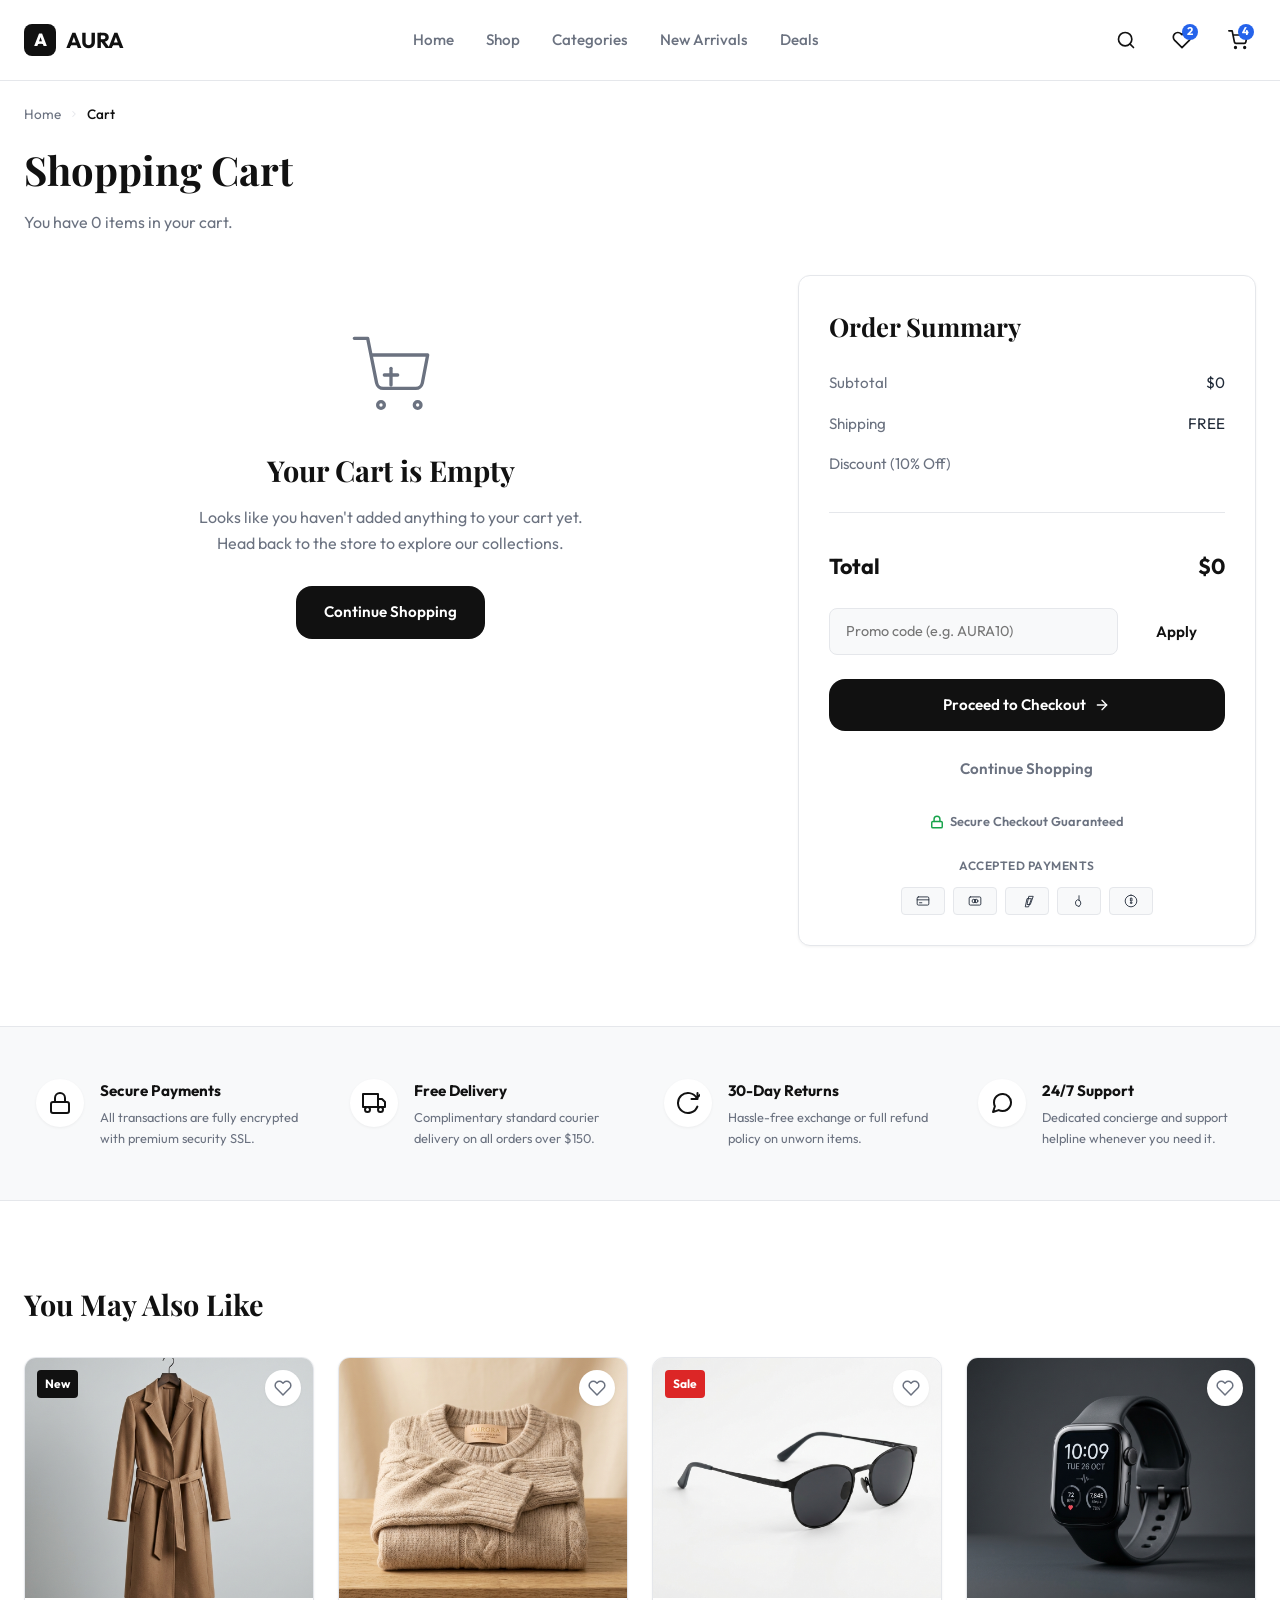
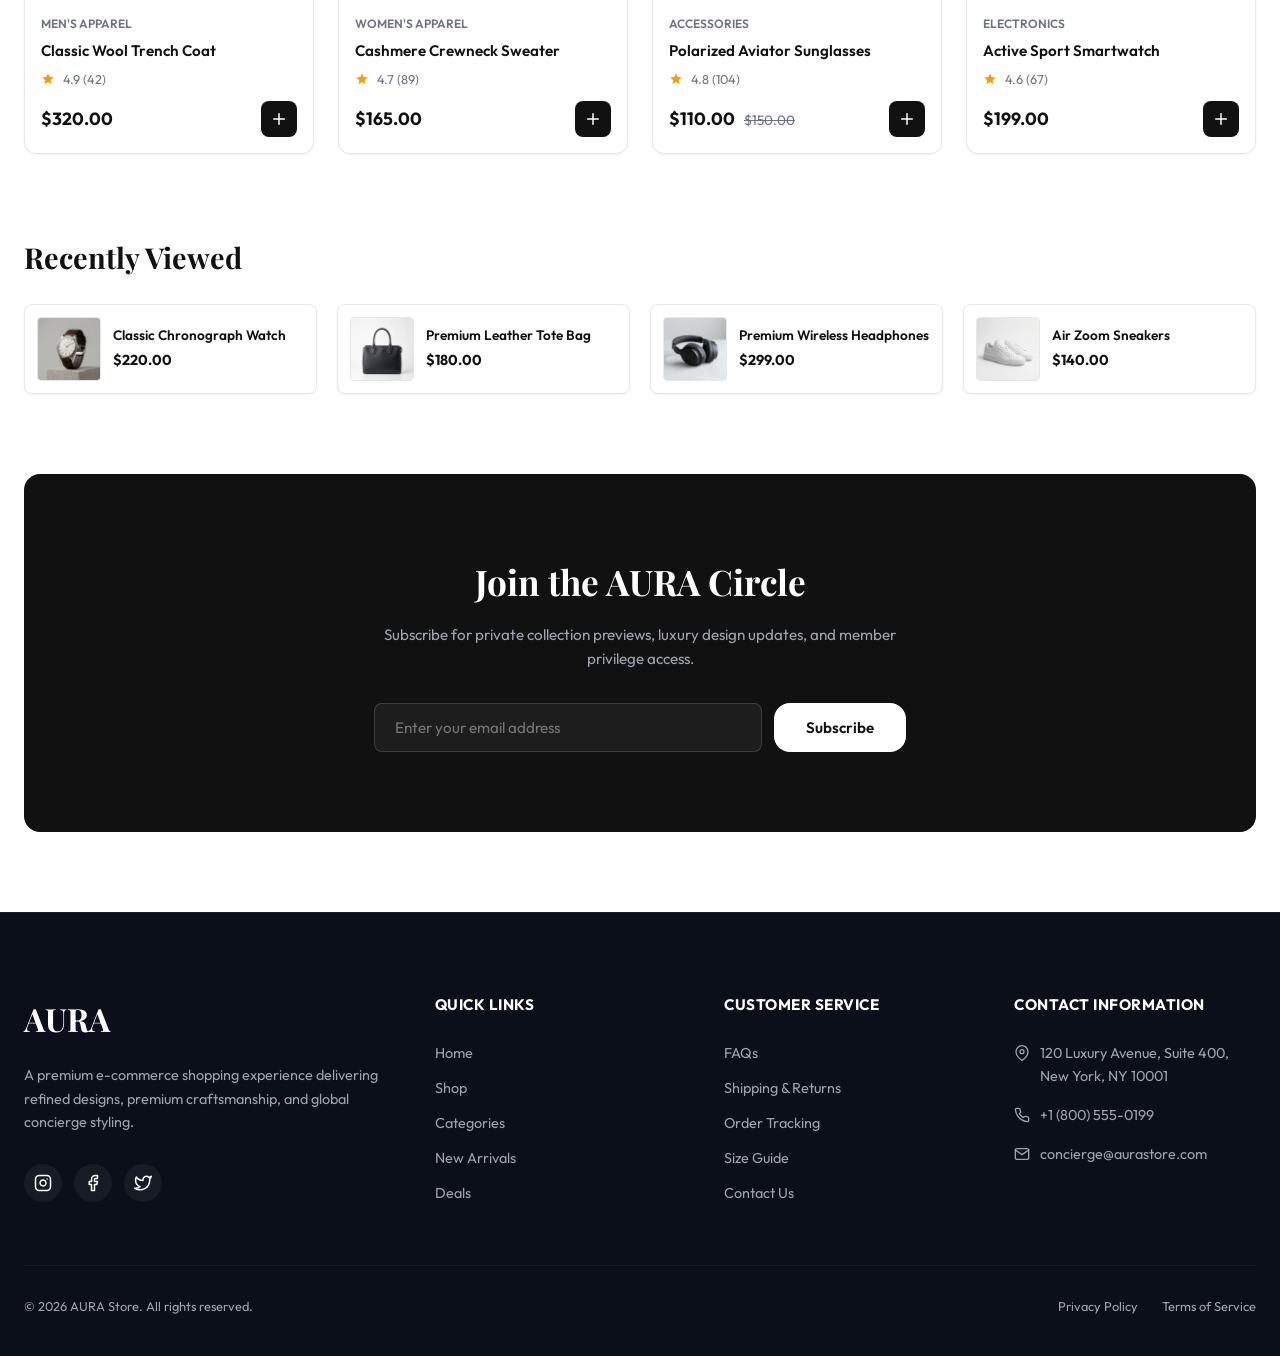
==== commit 5c34be68: "search function" ====
--- a/cart.html
+++ b/cart.html
@@ -39,7 +39,7 @@
 
             <!-- Right: Actions -->
             <div class="header-actions">
-                <button class="action-btn" aria-label="Open Search">
+                <button onclick="openFilter()" class="action-btn" id="search-trigger" aria-label="Open Search">
                     <svg xmlns="http://www.w3.org/2000/svg" viewBox="0 0 24 24" fill="none" stroke="currentColor" stroke-width="2" stroke-linecap="round" stroke-linejoin="round">
                         <circle cx="11" cy="11" r="8"></circle>
                         <line x1="21" y1="21" x2="16.65" y2="16.65"></line>
@@ -103,7 +103,7 @@
             </nav>
 
             <div class="mobile-nav-actions">
-                <a href="#search" class="mobile-action-link" id="mobile-search-trigger">
+                <a onclick="openFilter(); event.preventDefault();" href="" class="mobile-action-link" id="mobile-search-trigger">
                     <svg xmlns="http://www.w3.org/2000/svg" viewBox="0 0 24 24" fill="none" stroke="currentColor" stroke-linecap="round" stroke-linejoin="round">
                         <circle cx="11" cy="11" r="8"></circle>
                         <line x1="21" y1="21" x2="16.65" y2="16.65"></line>
@@ -179,102 +179,7 @@
             <div class="cart-left-column">
                 
                 <!-- Dynamically-ready list container -->
-                <div id="cart-items-container" class="cart-items-container">
-                    
-                    
-                    <!-- <article class="cart-item-card cart-item" data-id="1">
-                        <div class="cart-item-image">
-                            <img src="images/products/sneakers.png" alt="AURA Air Zoom Minimalist Sneakers" class="product-image">
-                        </div>
-                        <div class="cart-item-details">
-                            <div class="cart-item-header">
-                                <div class="cart-item-info">
-                                    <span class="cart-item-brand">AURA</span>
-                                    <h3 class="cart-item-name product-name">
-                                        <a href="view-details.html">Air Zoom Minimalist Sneakers</a>
-                                    </h3>
-                                </div>
-                                <div class="cart-item-price-block">
-                                    <span class="cart-item-price product-price">$140.00</span>
-                                    <span class="cart-item-unit-price">Unit: $140.00</span>
-                                </div>
-                            </div>
-                            
-                            <div class="cart-item-attributes">
-                                <span class="attribute-item">
-                                    <strong>Color:</strong> White
-                                    <span class="color-dot" style="background-color: #FFFFFF;"></span>
-                                </span>
-                                <span class="attribute-item">
-                                    <strong>Size:</strong> US 10
-                                </span>
-                            </div>
-                            
-                            <div class="cart-item-status status-in-stock">
-                                <svg xmlns="http://www.w3.org/2000/svg" viewBox="0 0 24 24" fill="none" stroke="currentColor" stroke-width="3" stroke-linecap="round" stroke-linejoin="round" width="14" height="14">
-                                    <polyline points="20 6 9 17 4 12"></polyline>
-                                </svg>
-                                <span>In Stock</span>
-                            </div>
-                            
-                            <div class="cart-item-footer">
-                                <div class="quantity-selector product-quantity">
-                                    <button type="button" class="quantity-btn quantity-minus" aria-label="Decrease quantity">
-                                        <svg xmlns="http://www.w3.org/2000/svg" viewBox="0 0 24 24" fill="none" stroke="currentColor" stroke-width="2" stroke-linecap="round" stroke-linejoin="round" width="14" height="14">
-                                            <line x1="5" y1="12" x2="19" y2="12"></line>
-                                        </svg>
-                                    </button>
-                                    <input type="number" class="quantity-input" value="1" min="1" max="99" aria-label="Quantity" readonly>
-                                    <button type="button" class="quantity-btn quantity-plus" aria-label="Increase quantity">
-                                        <svg xmlns="http://www.w3.org/2000/svg" viewBox="0 0 24 24" fill="none" stroke="currentColor" stroke-width="2" stroke-linecap="round" stroke-linejoin="round" width="14" height="14">
-                                            <line x1="12" y1="5" x2="12" y2="19"></line>
-                                            <line x1="5" y1="12" x2="19" y2="12"></line>
-                                        </svg>
-                                    </button>
-                                </div>
-                                
-                                <div class="cart-item-actions">
-                                    <button class="action-link move-to-wishlist" aria-label="Move item to wishlist">
-                                        <svg xmlns="http://www.w3.org/2000/svg" viewBox="0 0 24 24" fill="none" stroke="currentColor" stroke-width="2" stroke-linecap="round" stroke-linejoin="round">
-                                            <path d="M20.84 4.61a5.5 5.5 0 0 0-7.78 0L12 5.67l-1.06-1.06a5.5 5.5 0 0 0-7.78 7.78l1.06 1.06L12 21.23l7.78-7.78 1.06-1.06a5.5 5.5 0 0 0 0-7.78z"></path>
-                                        </svg>
-                                        <span>Wishlist</span>
-                                    </button>
-                                    <button class="action-link action-link-remove remove-item" aria-label="Remove item from cart">
-                                        <svg xmlns="http://www.w3.org/2000/svg" viewBox="0 0 24 24" fill="none" stroke="currentColor" stroke-width="2" stroke-linecap="round" stroke-linejoin="round">
-                                            <polyline points="3 6 5 6 21 6"></polyline>
-                                            <path d="M19 6v14a2 2 0 0 1-2 2H7a2 2 0 0 1-2-2V6m3 0V4a2 2 0 0 1 2-2h4a2 2 0 0 1 2 2v2"></path>
-                                            <line x1="10" y1="11" x2="10" y2="17"></line>
-                                            <line x1="14" y1="11" x2="14" y2="17"></line>
-                                        </svg>
-                                        <span>Remove</span>
-                                    </button>
-                                </div>
-                            </div>
-                        </div>
-                    </article> -->
-
-                </div>
-
-                <!-- ==========================================================================
-                   EMPTY CART DESIGN (WRAPPED IN COMMENTS FOR JS INTEGRATION)
-                   ========================================================================== -->
-                <!-- 
-                <div id="empty-cart-view" class="empty-cart-container" style="text-align: center; padding: 60px 24px;">
-                    <div class="empty-cart-illustration" style="margin-bottom: 24px; color: var(--color-text-muted);">
-                        <svg xmlns="http://www.w3.org/2000/svg" viewBox="0 0 24 24" fill="none" stroke="currentColor" stroke-width="1" stroke-linecap="round" stroke-linejoin="round" width="80" height="80" style="margin: 0 auto;">
-                            <circle cx="9" cy="21" r="1"></circle>
-                            <circle cx="20" cy="21" r="1"></circle>
-                            <path d="M1 1h4l2.68 13.39a2 2 0 0 0 2 1.61h9.72a2 2 0 0 0 2-1.61L23 6H6"></path>
-                            <line x1="12" y1="10" x2="12" y2="15"></line>
-                            <line x1="10" y1="12" x2="14" y2="12"></line>
-                        </svg>
-                    </div>
-                    <h2 class="empty-cart-title" style="font-family: var(--font-heading); font-size: 1.8rem; margin-bottom: 12px; color: var(--color-primary);">Your Cart is Empty</h2>
-                    <p class="empty-cart-desc" style="color: var(--color-text-muted); margin-bottom: 30px; max-width: 400px; margin-left: auto; margin-right: auto;">Looks like you haven't added anything to your cart yet. Head back to the store to explore our collections.</p>
-                    <a href="shop.html" id="continue-shopping" class="btn btn-primary">Continue Shopping</a>
-                </div>
-                -->
+                <div id="cart-items-container" class="cart-items-container"></div>
 
             </div>
 
@@ -292,32 +197,29 @@
                             <span class="summary-row-label">Shipping</span>
                             <span id="shipping" class="summary-row-value">FREE</span>
                         </div>
-                        <div class="summary-row">
-                            <span class="summary-row-label">Estimated Tax (8%)</span>
-                            <span id="tax" class="summary-row-value">$67.12</span>
-                        </div>
+                       
                         <div class="summary-row discount">
                             <span class="summary-row-label">Discount (10% Off)</span>
-                            <span id="discount" class="summary-row-value">-$83.90</span>
-                        </div>
+                            <span id="discount" class="summary-row-value"></span>
+                        </div> 
                         
-                        <div class="summary-divider"></div>
+                        <div id="sumDivider" class="summary-divider"></div>
                         
                         <div class="summary-row summary-total">
                             <span>Total</span>
-                            <span id="grand-total">$822.22</span>
+                            <span id="grand-total"></span>
                         </div>
                     </div>
                     
                     <!-- Coupon Block -->
                     <div class="coupon-input-wrapper">
                         <input type="text" id="coupon-input" class="coupon-input" placeholder="Promo code (e.g. AURA10)" aria-label="Promo code">
-                        <button type="button" id="apply-coupon" class="btn btn-secondary">Apply</button>
+                        <button onclick="coupon()" type="button" id="apply-coupon" class="btn btn-secondary">Apply</button>
                     </div>
                     
                     <!-- Checkout & Shopping Action buttons -->
                     <div class="summary-actions">
-                        <a href="#checkout" id="checkout-btn" class="btn btn-primary btn-full">
+                        <a onclick="checkout()" href="#checkout" id="checkout-btn" class="btn btn-primary btn-full">
                             <span>Proceed to Checkout</span>
                             <svg xmlns="http://www.w3.org/2000/svg" viewBox="0 0 24 24" fill="none" stroke="currentColor" stroke-width="2" stroke-linecap="round" stroke-linejoin="round" width="16" height="16">
                                 <line x1="5" y1="12" x2="19" y2="12"></line>
@@ -760,6 +662,95 @@
         </div>
     </footer>
 
+    <!-- MODAL -->
+    <!-- ==========================================================================
+       CHECKOUT MODAL OVERLAY
+       ========================================================================== -->
+    <!-- JavaScript Hook: Show checkout-overlay class list toggle (add 'active') -->
+    <div class="checkout-overlay" id="checkout-overlay" role="dialog" aria-modal="true" aria-labelledby="checkout-title">
+        
+    </div>
+
+
+    <!-- ==========================================================================
+       PROCESSING / LOADING OVERLAY
+       ========================================================================== -->
+    <!-- JavaScript Hook: Toggle active class to show/hide processing overlay -->
+    <div class="processing-overlay" id="processing-overlay" role="dialog" aria-modal="true" aria-label="Processing Payment">
+        <div class="processing-content">
+            <div class="spinner-box">
+                <div class="loading-spinner"></div>
+            </div>
+            <p class="processing-text">Processing Payment...</p>
+        </div>
+    </div>
+
+
+    <!-- ==========================================================================
+       SUCCESS MODAL OVERLAY
+       ========================================================================== -->
+    <!-- JavaScript Hook: Toggle active class to show success screen after payment -->
+    <div class="success-overlay" id="success-modal" role="dialog" aria-modal="true" aria-labelledby="success-title">
+        <div class="success-modal-card">
+            <div class="success-icon-wrapper">
+                <div class="success-checkmark-icon">
+                    <svg xmlns="http://www.w3.org/2000/svg" viewBox="0 0 24 24" fill="none" stroke="currentColor" stroke-width="3" stroke-linecap="round" stroke-linejoin="round" width="48" height="48">
+                        <polyline points="20 6 9 17 4 12"></polyline>
+                    </svg>
+                </div>
+            </div>
+            
+            <h2 id="success-title" class="success-title">Payment Successful</h2>
+            <p class="success-message">Thank you for your purchase. Your order has been placed successfully and is being processed.</p>
+            
+            <div class="success-details-box">
+                <div class="detail-item">
+                    <span class="detail-label">Order Number</span>
+                    <!-- JavaScript Hook: Dynamically insert order number -->
+                    <span class="detail-value" id="order-number">#AURA-987452</span>
+                </div>
+                <div class="detail-item">
+                    <span class="detail-label">Estimated Delivery</span>
+                    <!-- JavaScript Hook: Dynamically insert date -->
+                    <span class="detail-value" id="delivery-date">Oct 18, 2026</span>
+                </div>
+            </div>
+            
+            <div class="success-actions">
+                <!-- JavaScript Hook: Handle navigation and storage clearing -->
+                <a href="shop.html" class="btn btn-success-continue" id="continue-shopping">Continue Shopping</a>
+                <!-- JavaScript Hook: Optional action to view tracking details -->
+                <a href="#orders" class="btn btn-success-view" id="view-order">View Order</a>
+            </div>
+        </div>
+    </div>
+
+    <!-- ==========================================================================
+       SEARCH OVERLAY
+       ========================================================================== -->
+    <div class="search-overlay" id="search-overlay" role="dialog" aria-modal="true" aria-label="Search Products">
+        <button onclick="closeSearch()" class="search-close-btn" id="search-close" aria-label="Close Search Overlay">
+            <svg xmlns="http://www.w3.org/2000/svg" viewBox="0 0 24 24" fill="none" stroke="currentColor" stroke-linecap="round" stroke-linejoin="round" width="24" height="24">
+                <line x1="18" y1="6" x2="6" y2="18"></line>
+                <line x1="6" y1="6" x2="18" y2="18"></line>
+            </svg>
+        </button>
+        <div class="search-container">
+            <h2 class="search-header-text">What are you looking for?</h2>
+            <form class="search-form" id="search-overlay-form" action="#shop">
+                <input oninput="search()" type="search" class="search-input-field" id="search-query" placeholder="Search by product, category, style..." aria-label="Search site content" autofocus>
+                <button onclick="submitSearch()" type="submit" class="search-submit-btn" aria-label="Submit Search">
+                    <svg xmlns="http://www.w3.org/2000/svg" viewBox="0 0 24 24" fill="none" stroke="currentColor" stroke-linecap="round" stroke-linejoin="round">
+                        <circle cx="11" cy="11" r="8"></circle>
+                        <line x1="21" y1="21" x2="16.65" y2="16.65"></line>
+                    </svg>
+                </button>
+            </form>
+            <div class="search-results-box" id="search-results-box"></div>
+        </div>
+    </div>
+
+    <script src="js/main.js"></script>
+    <script src="./js/cart.js"></script>
 </body>
 </html>
-<script src="./js/cart.js"></script>
--- a/css/cart.css
+++ b/css/cart.css
@@ -1508,3 +1508,1155 @@
     }
 }
 
+/* ==========================================================================
+   16. CHECKOUT OVERLAY & MODAL
+   ========================================================================== */
+.checkout-overlay {
+    position: fixed;
+    top: 0;
+    left: 0;
+    width: 100%;
+    height: 100%;
+    background-color: rgba(17, 17, 17, 0.4);
+    backdrop-filter: blur(16px);
+    -webkit-backdrop-filter: blur(16px);
+    z-index: 2000;
+    display: none; /* Controlled by JS / adding .active class */
+    align-items: center;
+    justify-content: center;
+    overflow-y: auto;
+    padding: 30px 20px;
+}
+
+.checkout-overlay.active {
+    display: flex;
+}
+
+.checkout-modal {
+    background-color: var(--color-bg);
+    width: 100%;
+    max-width: 1040px;
+    border-radius: var(--radius-xl);
+    box-shadow: 0 30px 60px rgba(0, 0, 0, 0.12);
+    position: relative;
+    max-height: calc(100vh - 60px);
+    display: flex;
+    flex-direction: column;
+    overflow: hidden;
+    animation: modalSlideUp 0.4s cubic-bezier(0.16, 1, 0.3, 1) forwards;
+}
+
+/* Modal Close Button */
+.checkout-close-btn {
+    position: absolute;
+    top: 24px;
+    right: 24px;
+    width: 40px;
+    height: 40px;
+    border-radius: 50%;
+    background-color: var(--color-bg-secondary);
+    color: var(--color-text-muted);
+    border: none;
+    cursor: pointer;
+    display: flex;
+    align-items: center;
+    justify-content: center;
+    transition: all 0.25s ease;
+    z-index: 10;
+}
+
+.checkout-close-btn:hover {
+    background-color: var(--color-primary);
+    color: var(--color-bg);
+    transform: rotate(90deg);
+}
+
+/* Modal Header */
+.checkout-header {
+    padding: 32px 40px 24px 40px;
+    border-bottom: 1px solid var(--color-border);
+}
+
+.checkout-title-row {
+    display: flex;
+    align-items: center;
+    gap: 12px;
+}
+
+.checkout-lock-icon {
+    color: var(--color-accent);
+}
+
+#checkout-title {
+    font-family: var(--font-primary);
+    font-size: 1.6rem;
+    font-weight: 700;
+    color: var(--color-primary);
+    margin: 0;
+}
+
+.checkout-subtitle {
+    font-size: 0.95rem;
+    color: var(--color-text-muted);
+    margin: 6px 0 0 0;
+}
+
+/* Main Layout Grid */
+.checkout-grid {
+    display: grid;
+    grid-template-columns: 1.1fr 0.9fr;
+    overflow-y: auto;
+    flex-grow: 1;
+}
+
+.checkout-col-left {
+    padding: 32px 40px;
+    border-right: 1px solid var(--color-border);
+}
+
+.checkout-col-right {
+    padding: 32px 40px;
+    background-color: var(--color-bg-secondary);
+    display: flex;
+    flex-direction: column;
+    gap: 24px;
+}
+
+/* Footer Action Buttons */
+.checkout-footer {
+    padding: 24px 40px;
+    border-top: 1px solid var(--color-border);
+    display: flex;
+    justify-content: flex-end;
+    gap: 16px;
+    background-color: var(--color-bg);
+}
+
+/* Buttons */
+.btn {
+    font-family: var(--font-primary);
+    font-weight: 600;
+    font-size: 0.95rem;
+    padding: 14px 28px;
+    border-radius: var(--radius-xl);
+    border: none;
+    cursor: pointer;
+    transition: all 0.2s ease;
+}
+
+.btn-checkout-cancel {
+    background-color: transparent;
+    color: var(--color-text-muted);
+    border: 1px solid var(--color-border);
+}
+
+.btn-checkout-cancel:hover {
+    background-color: var(--color-bg-secondary);
+    color: var(--color-primary);
+}
+
+.btn-checkout-confirm {
+    background-color: var(--color-accent);
+    color: #ffffff;
+}
+
+.btn-checkout-confirm:hover {
+    background-color: var(--color-accent-hover);
+    transform: translateY(-2px);
+    box-shadow: 0 8px 20px rgba(37, 99, 235, 0.25);
+}
+
+/* ==========================================================================
+   17. CREDIT CARD PREVIEW
+   ========================================================================== */
+.card-preview-wrapper {
+    display: flex;
+    justify-content: center;
+    margin-bottom: 32px;
+}
+
+.card-preview {
+    width: 350px;
+    height: 210px;
+    background: linear-gradient(135deg, #1e293b 0%, #0f172a 100%);
+    border-radius: var(--radius-xl);
+    padding: 24px;
+    color: #ffffff;
+    box-shadow: 0 15px 30px rgba(15, 23, 42, 0.15);
+    display: flex;
+    flex-direction: column;
+    justify-content: space-between;
+    position: relative;
+    overflow: hidden;
+    transition: transform 0.3s ease, box-shadow 0.3s ease;
+}
+
+.card-preview:hover {
+    transform: translateY(-5px) rotate(1deg);
+    box-shadow: 0 20px 40px rgba(15, 23, 42, 0.25);
+}
+
+.card-preview::before {
+    content: '';
+    position: absolute;
+    top: -50%;
+    left: -20%;
+    width: 150%;
+    height: 150%;
+    background: radial-gradient(circle, rgba(255,255,255,0.06) 0%, rgba(255,255,255,0) 70%);
+    pointer-events: none;
+}
+
+.card-preview-header {
+    display: flex;
+    justify-content: space-between;
+    align-items: center;
+}
+
+.card-preview-contactless {
+    color: rgba(255, 255, 255, 0.75);
+}
+
+.card-preview-number {
+    font-family: 'Courier New', Courier, monospace;
+    font-size: 1.35rem;
+    letter-spacing: 2px;
+    word-spacing: 4px;
+    margin: 20px 0;
+    text-shadow: 0 2px 4px rgba(0,0,0,0.3);
+}
+
+.card-preview-footer {
+    display: flex;
+    justify-content: space-between;
+    align-items: flex-end;
+}
+
+.card-preview-label {
+    font-size: 0.65rem;
+    text-transform: uppercase;
+    letter-spacing: 1px;
+    color: rgba(255, 255, 255, 0.5);
+    margin-bottom: 4px;
+}
+
+.card-preview-value {
+    font-size: 0.9rem;
+    font-weight: 500;
+    letter-spacing: 0.5px;
+    text-transform: uppercase;
+    text-shadow: 0 1px 2px rgba(0,0,0,0.2);
+}
+
+/* ==========================================================================
+   18. PAYMENT FORM & INPUT FIELDS
+   ========================================================================== */
+.checkout-form {
+    display: flex;
+    flex-direction: column;
+    gap: 20px;
+}
+
+.form-group-row {
+    width: 100%;
+}
+
+.grid-2col {
+    display: grid;
+    grid-template-columns: 1fr 1fr;
+    gap: 16px;
+}
+
+.form-group {
+    display: flex;
+    flex-direction: column;
+    gap: 8px;
+    position: relative;
+}
+
+.form-label {
+    font-size: 0.85rem;
+    font-weight: 600;
+    color: var(--color-primary);
+}
+
+.optional-label {
+    font-weight: 400;
+    color: var(--color-text-muted);
+}
+
+.input-wrapper {
+    position: relative;
+    display: flex;
+    align-items: center;
+}
+
+.form-input {
+    width: 100%;
+    font-family: var(--font-primary);
+    font-size: 0.95rem;
+    padding: 12px 16px;
+    border-radius: var(--radius-md);
+    border: 1px solid var(--color-border);
+    background-color: var(--color-bg);
+    color: var(--color-primary);
+    transition: all 0.2s ease;
+    outline: none;
+}
+
+.input-wrapper .form-input {
+    padding-right: 48px;
+}
+
+.input-icon {
+    position: absolute;
+    right: 16px;
+    color: var(--color-text-muted);
+    display: flex;
+    align-items: center;
+    pointer-events: none;
+}
+
+/* Focus States */
+.form-input:focus {
+    border-color: var(--color-accent);
+    box-shadow: 0 0 0 4px rgba(37, 99, 235, 0.12);
+    background-color: #ffffff;
+}
+
+/* Error States */
+.form-group.has-error .form-input {
+    border-color: var(--color-danger);
+}
+
+.form-group.has-error .form-input:focus {
+    box-shadow: 0 0 0 4px rgba(220, 38, 38, 0.12);
+}
+
+.form-error {
+    font-size: 0.75rem;
+    font-weight: 500;
+    color: var(--color-danger);
+    display: none;
+    margin-top: 2px;
+}
+
+.form-group.has-error .form-error {
+    display: block;
+}
+
+/* ==========================================================================
+   19. ORDER SUMMARY & COUPON
+   ========================================================================== */
+.checkout-summary-card {
+    background-color: var(--color-bg);
+    border: 1px solid var(--color-border);
+    border-radius: var(--radius-xl);
+    padding: 24px;
+}
+
+.summary-card-title {
+    font-size: 1.1rem;
+    font-weight: 700;
+    color: var(--color-primary);
+    margin: 0 0 20px 0;
+    border-bottom: 1px solid var(--color-border);
+    padding-bottom: 12px;
+}
+
+.checkout-summary-items {
+    display: flex;
+    flex-direction: column;
+    gap: 16px;
+    max-height: 180px;
+    overflow-y: auto;
+    margin-bottom: 20px;
+    padding-right: 4px;
+}
+
+.checkout-summary-items::-webkit-scrollbar {
+    width: 4px;
+}
+
+.checkout-summary-items::-webkit-scrollbar-thumb {
+    background-color: var(--color-border);
+    border-radius: 4px;
+}
+
+/* Dynamic Item styling */
+.checkout-summary-item {
+    display: flex;
+    align-items: center;
+    gap: 12px;
+    font-size: 0.9rem;
+}
+
+.checkout-item-img {
+    width: 40px;
+    height: 40px;
+    border-radius: var(--radius-sm);
+    object-fit: cover;
+    background-color: var(--color-bg-secondary);
+    border: 1px solid var(--color-border);
+}
+
+.checkout-item-details {
+    flex-grow: 1;
+    display: flex;
+    flex-direction: column;
+    gap: 2px;
+}
+
+.checkout-item-name {
+    font-weight: 500;
+    color: var(--color-primary);
+}
+
+.checkout-item-meta {
+    font-size: 0.75rem;
+    color: var(--color-text-muted);
+}
+
+.checkout-item-price {
+    font-weight: 600;
+    color: var(--color-primary);
+}
+
+.checkout-item-row-placeholder {
+    font-size: 0.85rem;
+    color: var(--color-text-muted);
+    text-align: center;
+    padding: 20px 0;
+}
+
+.checkout-totals {
+    border-top: 1px solid var(--color-border);
+    padding-top: 16px;
+    display: flex;
+    flex-direction: column;
+    gap: 12px;
+}
+
+.total-row {
+    display: flex;
+    justify-content: space-between;
+    font-size: 0.9rem;
+    color: var(--color-text-main);
+}
+
+.discount-row {
+    color: var(--color-success);
+}
+
+.grand-total-row {
+    border-top: 1px solid var(--color-border);
+    padding-top: 14px;
+    margin-top: 4px;
+    font-size: 1.15rem;
+    font-weight: 750;
+    color: var(--color-primary);
+}
+
+/* Coupon Card */
+.checkout-promo-card {
+    background-color: var(--color-bg);
+    border: 1px solid var(--color-border);
+    border-radius: var(--radius-xl);
+    padding: 20px;
+}
+
+.promo-input-group {
+    display: flex;
+    gap: 12px;
+}
+
+.promo-input {
+    flex-grow: 1;
+    font-family: var(--font-primary);
+    font-size: 0.9rem;
+    padding: 10px 14px;
+    border-radius: var(--radius-md);
+    border: 1px solid var(--color-border);
+    outline: none;
+    transition: border-color 0.2s;
+}
+
+.promo-input:focus {
+    border-color: var(--color-accent);
+}
+
+.promo-apply-btn {
+    font-family: var(--font-primary);
+    font-weight: 600;
+    font-size: 0.85rem;
+    padding: 10px 20px;
+    background-color: var(--color-primary);
+    color: #ffffff;
+    border: none;
+    border-radius: var(--radius-md);
+    cursor: pointer;
+    transition: background-color 0.2s;
+}
+
+.promo-apply-btn:hover {
+    background-color: #333333;
+}
+
+.promo-message {
+    display: block;
+    font-size: 0.75rem;
+    margin-top: 8px;
+    font-weight: 500;
+}
+
+.promo-message.success {
+    color: var(--color-success);
+}
+
+.promo-message.error {
+    color: var(--color-danger);
+}
+
+/* ==========================================================================
+   20. PAYMENT METHODS & TRUST SECURITY
+   ========================================================================== */
+.payment-methods-card {
+    background-color: var(--color-bg);
+    border: 1px solid var(--color-border);
+    border-radius: var(--radius-xl);
+    padding: 20px;
+}
+
+.card-subheading {
+    display: block;
+    font-size: 0.8rem;
+    font-weight: 600;
+    text-transform: uppercase;
+    letter-spacing: 0.5px;
+    color: var(--color-text-muted);
+    margin-bottom: 12px;
+}
+
+.payment-icons-grid {
+    display: grid;
+    grid-template-columns: repeat(6, 1fr);
+    gap: 8px;
+}
+
+.payment-icon-box {
+    display: flex;
+    align-items: center;
+    justify-content: center;
+    background-color: var(--color-bg-secondary);
+    border: 1px solid var(--color-border);
+    border-radius: var(--radius-sm);
+    height: 32px;
+    cursor: default;
+    transition: all 0.2s ease;
+}
+
+.payment-icon-box:hover {
+    transform: translateY(-2px);
+    background-color: #ffffff;
+    box-shadow: 0 4px 8px rgba(0,0,0,0.05);
+}
+
+.checkout-security-card {
+    display: flex;
+    flex-direction: column;
+    gap: 12px;
+    padding: 0 8px;
+}
+
+.security-badge {
+    display: flex;
+    align-items: center;
+    gap: 10px;
+    font-size: 0.85rem;
+    font-weight: 500;
+    color: var(--color-text-muted);
+}
+
+.security-badge svg {
+    color: var(--color-success);
+}
+
+/* ==========================================================================
+   21. PROCESSING / LOADING OVERLAY
+   ========================================================================== */
+.processing-overlay {
+    position: fixed;
+    top: 0;
+    left: 0;
+    width: 100%;
+    height: 100%;
+    background-color: rgba(255, 255, 255, 0.95);
+    backdrop-filter: blur(8px);
+    -webkit-backdrop-filter: blur(8px);
+    z-index: 3000;
+    display: none; /* Controlled by JS / adding .active class */
+    align-items: center;
+    justify-content: center;
+}
+
+.processing-overlay.active {
+    display: flex;
+}
+
+.processing-content {
+    display: flex;
+    flex-direction: column;
+    align-items: center;
+    gap: 20px;
+}
+
+.spinner-box {
+    position: relative;
+    width: 60px;
+    height: 60px;
+}
+
+.loading-spinner {
+    box-sizing: border-box;
+    width: 100%;
+    height: 100%;
+    border: 3px solid rgba(37, 99, 235, 0.08);
+    border-radius: 50%;
+    border-top-color: var(--color-accent);
+    animation: spinnerRotate 0.8s linear infinite;
+}
+
+.processing-text {
+    font-family: var(--font-primary);
+    font-size: 1.05rem;
+    font-weight: 600;
+    color: var(--color-primary);
+    margin: 0;
+}
+
+/* ==========================================================================
+   22. SUCCESS MODAL OVERLAY
+   ========================================================================== */
+.success-overlay {
+    position: fixed;
+    top: 0;
+    left: 0;
+    width: 100%;
+    height: 100%;
+    background-color: rgba(17, 17, 17, 0.45);
+    backdrop-filter: blur(16px);
+    -webkit-backdrop-filter: blur(16px);
+    z-index: 2500;
+    display: none; /* Controlled by JS / adding .active class */
+    align-items: center;
+    justify-content: center;
+    padding: 20px;
+}
+
+.success-overlay.active {
+    display: flex;
+}
+
+.success-modal-card {
+    background-color: var(--color-bg);
+    max-width: 500px;
+    width: 100%;
+    border-radius: var(--radius-xl);
+    box-shadow: 0 30px 60px rgba(0, 0, 0, 0.15);
+    padding: 40px;
+    text-align: center;
+    display: flex;
+    flex-direction: column;
+    align-items: center;
+    animation: modalSlideUp 0.4s cubic-bezier(0.16, 1, 0.3, 1) forwards;
+}
+
+.success-icon-wrapper {
+    width: 80px;
+    height: 80px;
+    border-radius: 50%;
+    background-color: rgba(22, 163, 74, 0.1);
+    display: flex;
+    align-items: center;
+    justify-content: center;
+    margin-bottom: 24px;
+}
+
+.success-checkmark-icon {
+    color: var(--color-success);
+    display: flex;
+    align-items: center;
+    justify-content: center;
+}
+
+.success-title {
+    font-family: var(--font-primary);
+    font-size: 1.5rem;
+    font-weight: 700;
+    color: var(--color-primary);
+    margin: 0 0 12px 0;
+}
+
+.success-message {
+    font-size: 0.95rem;
+    color: var(--color-text-muted);
+    line-height: 1.5;
+    margin: 0 0 24px 0;
+}
+
+.success-details-box {
+    background-color: var(--color-bg-secondary);
+    border: 1px solid var(--color-border);
+    border-radius: var(--radius-lg);
+    padding: 16px 20px;
+    width: 100%;
+    display: flex;
+    flex-direction: column;
+    gap: 12px;
+    margin-bottom: 30px;
+}
+
+.detail-item {
+    display: flex;
+    justify-content: space-between;
+    font-size: 0.9rem;
+}
+
+.detail-label {
+    color: var(--color-text-muted);
+}
+
+.detail-value {
+    font-weight: 600;
+    color: var(--color-primary);
+}
+
+.success-actions {
+    display: flex;
+    flex-direction: column;
+    gap: 12px;
+    width: 100%;
+}
+
+.btn-success-continue {
+    background-color: var(--color-primary);
+    color: #ffffff;
+    text-decoration: none;
+    text-align: center;
+    padding: 14px;
+    border-radius: var(--radius-xl);
+    font-weight: 600;
+    font-size: 0.95rem;
+    transition: background-color 0.2s;
+}
+
+.btn-success-continue:hover {
+    background-color: #333333;
+}
+
+.btn-success-view {
+    background-color: transparent;
+    color: var(--color-text-muted);
+    text-decoration: none;
+    text-align: center;
+    padding: 12px;
+    border-radius: var(--radius-xl);
+    font-weight: 600;
+    font-size: 0.9rem;
+    transition: color 0.2s;
+}
+
+.btn-success-view:hover {
+    color: var(--color-primary);
+}
+
+/* ==========================================================================
+   23. ANIMATIONS
+   ========================================================================== */
+@keyframes overlayFadeIn {
+    from { opacity: 0; }
+    to { opacity: 1; }
+}
+
+@keyframes modalSlideUp {
+    from { opacity: 0; transform: translateY(40px); }
+    to { opacity: 1; transform: translateY(0); }
+}
+
+@keyframes spinnerRotate {
+    to { transform: rotate(360deg); }
+}
+
+/* ==========================================================================
+   24. RESPONSIVE MEDIA QUERIES
+   ========================================================================== */
+@media (max-width: 991px) {
+    .checkout-modal {
+        max-width: 700px;
+    }
+    
+    .checkout-grid {
+        grid-template-columns: 1fr;
+    }
+    
+    .checkout-col-left {
+        border-right: none;
+        border-bottom: 1px solid var(--color-border);
+    }
+}
+
+@media (max-width: 576px) {
+    .checkout-overlay {
+        padding: 10px;
+    }
+    
+    .checkout-modal {
+        max-height: calc(100vh - 20px);
+    }
+    
+    .checkout-header {
+        padding: 24px 20px 16px 20px;
+    }
+    
+    .checkout-col-left {
+        padding: 24px 20px;
+    }
+    
+    .checkout-col-right {
+        padding: 24px 20px;
+    }
+    
+    .checkout-footer {
+        padding: 20px;
+        flex-direction: column-reverse;
+    }
+    
+    .checkout-footer .btn {
+        width: 100%;
+    }
+    
+    .grid-2col {
+        grid-template-columns: 1fr;
+        gap: 20px;
+    }
+    
+    .card-preview {
+        width: 100%;
+        max-width: 320px;
+        height: 190px;
+        padding: 20px;
+    }
+    
+    .card-preview-number {
+        font-size: 1.15rem;
+        margin: 12px 0;
+    }
+    
+    .success-modal-card {
+        padding: 30px 20px;
+    }
+}
+
+/* ==========================================================================
+   SEARCH OVERLAY (Added for global search compatibility)
+   ========================================================================== */
+.search-overlay {
+    position: fixed;
+    inset: 0;
+    background-color: rgba(255, 255, 255, 0.98);
+    z-index: 250;
+    display: flex;
+    flex-direction: column;
+    justify-content: center;
+    align-items: center;
+    padding: 30px;
+    opacity: 0;
+    pointer-events: none;
+    transition: var(--transition-normal);
+}
+
+.search-overlay.open {
+    opacity: 1;
+    pointer-events: auto;
+}
+
+.search-close-btn {
+    position: absolute;
+    top: 30px;
+    right: 30px;
+    width: 48px;
+    height: 48px;
+    border-radius: var(--radius-full);
+    background-color: var(--bg-secondary);
+    color: var(--text-secondary);
+    display: flex;
+    align-items: center;
+    justify-content: center;
+    transition: var(--transition-fast);
+    border: none;
+    cursor: pointer;
+}
+
+.search-close-btn:hover {
+    color: var(--primary);
+}
+
+.search-container {
+    width: 100%;
+    max-width: 700px;
+    text-align: center;
+    position: relative;
+}
+
+.search-header-text {
+    font-family: var(--font-serif);
+    font-size: 1.75rem;
+    font-weight: 700;
+    color: var(--text-primary);
+    margin-bottom: 24px;
+    letter-spacing: -0.02em;
+}
+
+.search-form {
+    display: flex;
+    border-bottom: 2.5px solid var(--primary);
+    padding-bottom: 10px;
+    align-items: center;
+}
+
+.search-input-field {
+    flex-grow: 1;
+    font-size: 1.5rem;
+    color: var(--text-primary);
+    font-weight: 500;
+    border: none;
+    background: transparent;
+    outline: none;
+}
+
+.search-input-field::placeholder {
+    color: var(--text-muted);
+}
+
+.search-submit-btn {
+    color: var(--text-primary);
+    display: flex;
+    align-items: center;
+    justify-content: center;
+    border: none;
+    background: transparent;
+    cursor: pointer;
+}
+
+.search-submit-btn svg {
+    width: 28px;
+    height: 28px;
+}
+
+/* Search Results Box inside Overlay */
+.search-results-box {
+    margin-top: 20px;
+    width: 100%;
+    max-height: 350px;
+    overflow-y: auto;
+    background-color: var(--bg-primary);
+    border-radius: var(--radius-md);
+    box-shadow: var(--shadow-lg);
+    border: 1px solid var(--border-color);
+    display: none;
+    text-align: left;
+    padding: 10px;
+}
+
+.search-results-box.active {
+    display: block;
+}
+
+.search-result-item {
+    display: flex;
+    align-items: center;
+    gap: 15px;
+    padding: 12px 15px;
+    border-radius: var(--radius-sm);
+    transition: var(--transition-fast);
+    text-decoration: none;
+    color: var(--text-primary);
+    border-bottom: 1px solid var(--bg-secondary);
+}
+
+.search-result-item:last-child {
+    border-bottom: none;
+}
+
+.search-result-item:hover {
+    background-color: var(--bg-secondary);
+    transform: translateX(4px);
+}
+
+.search-result-img {
+    width: 45px;
+    height: 45px;
+    object-fit: contain;
+    border-radius: var(--radius-sm);
+    background-color: var(--bg-secondary);
+    padding: 4px;
+}
+
+.search-result-info {
+    flex-grow: 1;
+}
+
+.search-result-title {
+    font-size: 0.95rem;
+    font-weight: 600;
+    margin-bottom: 2px;
+}
+
+.search-result-cat {
+    font-size: 0.75rem;
+    color: var(--text-muted);
+    text-transform: uppercase;
+    letter-spacing: 0.05em;
+}
+
+.search-result-price {
+    font-size: 0.9rem;
+    font-weight: 700;
+    color: var(--accent);
+}
+
+.search-no-results {
+    padding: 20px;
+    text-align: center;
+    color: var(--text-secondary);
+    font-size: 0.95rem;
+}
+.search-empty-state {
+    display: flex;
+    flex-direction: column;
+    align-items: center;
+    justify-content: center;
+    padding: 40px 20px;
+    text-align: center;
+    background-color: var(--bg-primary);
+    border-radius: var(--radius-md);
+}
+
+.search-empty-icon {
+    color: var(--text-muted);
+    margin-bottom: 16px;
+    opacity: 0.6;
+    animation: searchPulse 2s infinite ease-in-out;
+}
+
+.search-empty-title {
+    font-family: var(--font-serif); /* Uses Playfair Serif */
+    font-size: 1.25rem;
+    font-weight: 600;
+    color: var(--text-primary);
+    margin-bottom: 8px;
+    letter-spacing: -0.01em;
+}
+
+.search-empty-desc {
+    font-size: 0.9rem;
+    color: var(--text-secondary);
+    max-width: 320px;
+    line-height: 1.5;
+    margin: 0 auto;
+}
+
+/* Subtle micro-animation pulse for empty icon */
+@keyframes searchPulse {
+    0% { transform: scale(1); opacity: 0.6; }
+    50% { transform: scale(1.05); opacity: 0.8; }
+    100% { transform: scale(1); opacity: 0.6; }
+}
+
+/* Clickable Search Result Row Card */
+.search-result-row {
+    display: flex;
+    align-items: center;
+    gap: 16px;
+    padding: 12px 16px;
+    border-radius: var(--radius-sm);
+    text-decoration: none;
+    color: var(--text-primary);
+    background-color: var(--bg-primary);
+    border-bottom: 1px solid var(--border-color);
+    transition: all 0.25s cubic-bezier(0.16, 1, 0.3, 1);
+    cursor: pointer;
+}
+
+/* Removes line separator on the last element */
+.search-result-row:last-of-type {
+    border-bottom: none;
+}
+
+/* Elegant slide-in transition & background shift */
+.search-result-row:hover {
+    background-color: var(--bg-secondary);
+    transform: translateX(6px);
+}
+
+/* Product thumbnail box */
+.search-result-image-wrapper {
+    width: 48px;
+    height: 48px;
+    border-radius: var(--radius-sm);
+    background-color: var(--bg-secondary);
+    display: flex;
+    align-items: center;
+    justify-content: center;
+    overflow: hidden;
+    flex-shrink: 0;
+    border: 1px solid var(--border-color);
+    padding: 4px;
+}
+
+.search-result-thumbnail {
+    width: 100%;
+    height: 100%;
+    object-fit: contain;
+    transition: transform 0.25s ease;
+}
+
+.search-result-row:hover .search-result-thumbnail {
+    transform: scale(1.08); /* Micro-zoom on hover */
+}
+
+/* Category & Title Typography */
+.search-result-metadata {
+    flex-grow: 1;
+    display: flex;
+    flex-direction: column;
+    gap: 2px;
+}
+
+.search-result-category {
+    font-size: 0.7rem;
+    font-weight: 600;
+    text-transform: uppercase;
+    color: var(--primary); /* Curated gold/bronze accent */
+    letter-spacing: 0.05em;
+}
+
+.search-result-name {
+    font-size: 0.95rem;
+    font-weight: 500;
+    color: var(--text-primary);
+    margin: 0;
+    line-height: 1.4;
+}
+
+/* Price Box */
+.search-result-price-wrapper {
+    flex-shrink: 0;
+}
+
+.search-result-price {
+    font-size: 0.95rem;
+    font-weight: 700;
+    color: var(--text-primary);
+}
+
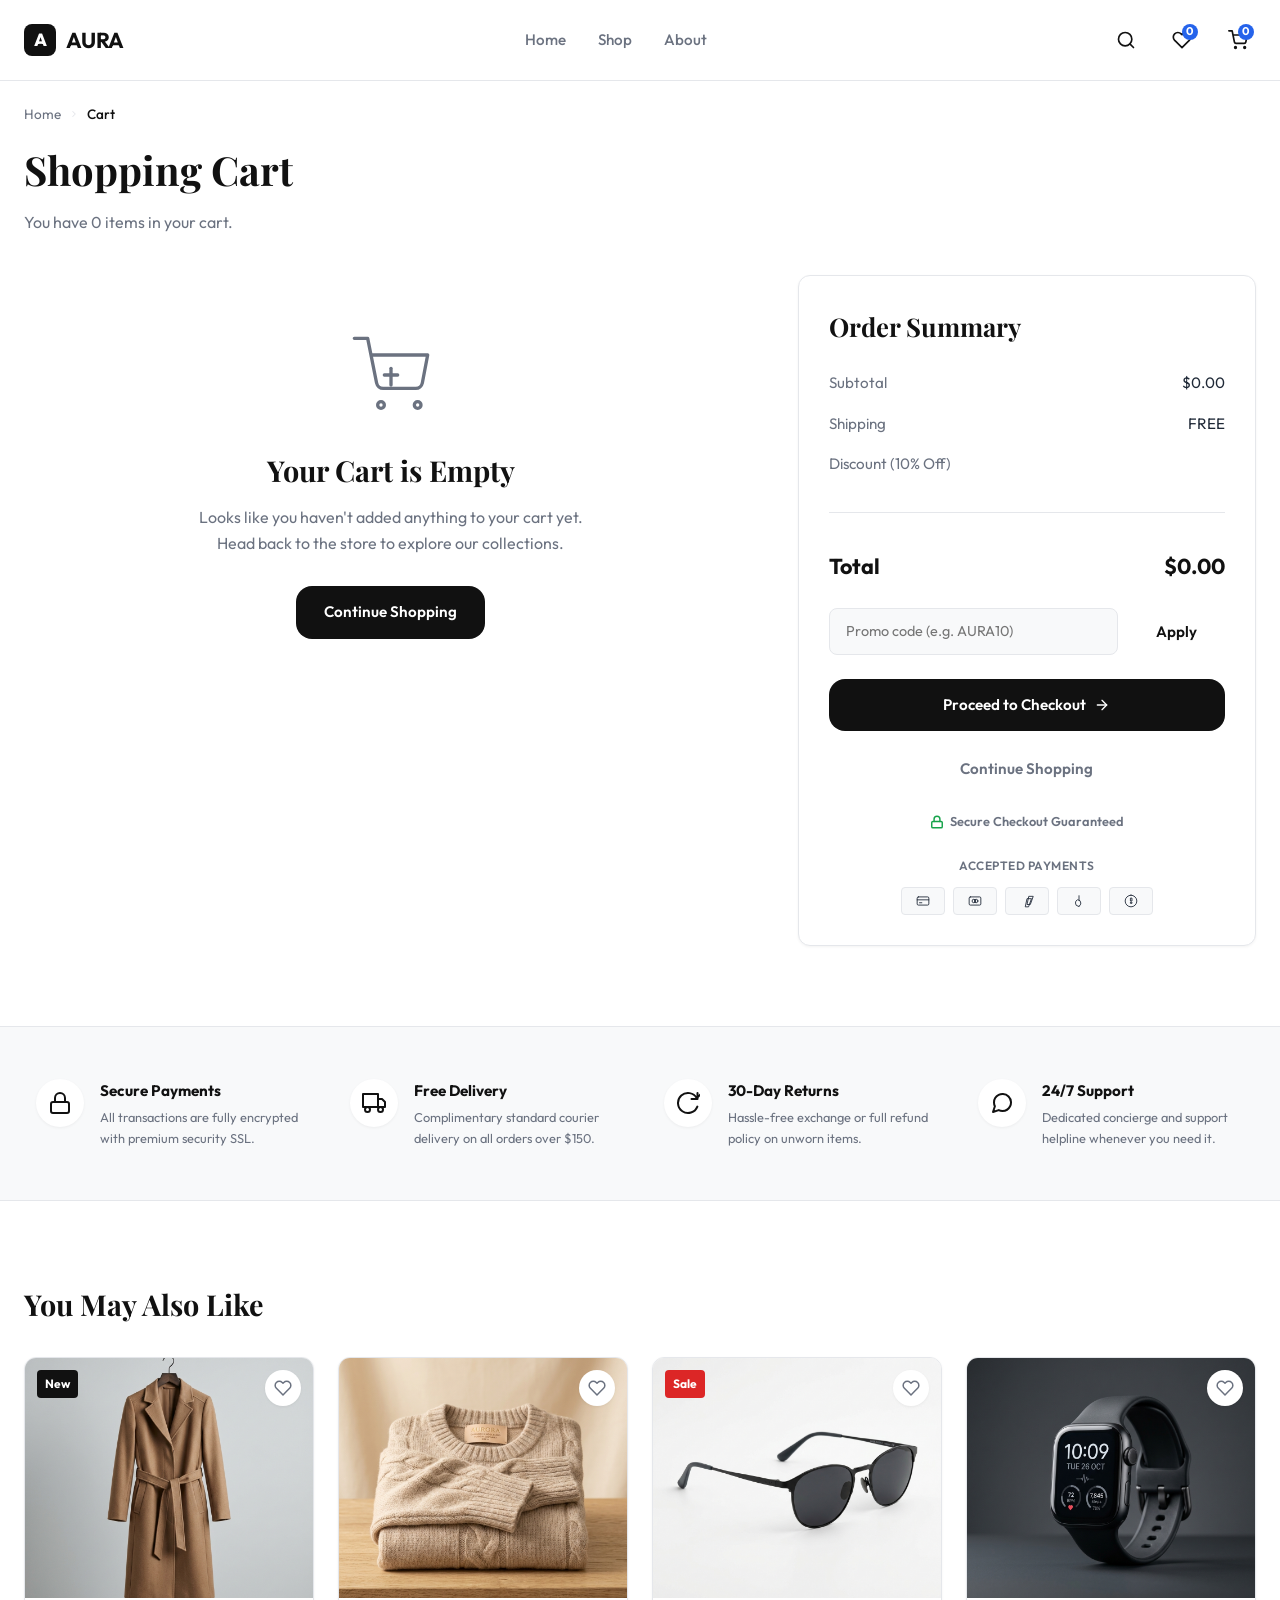
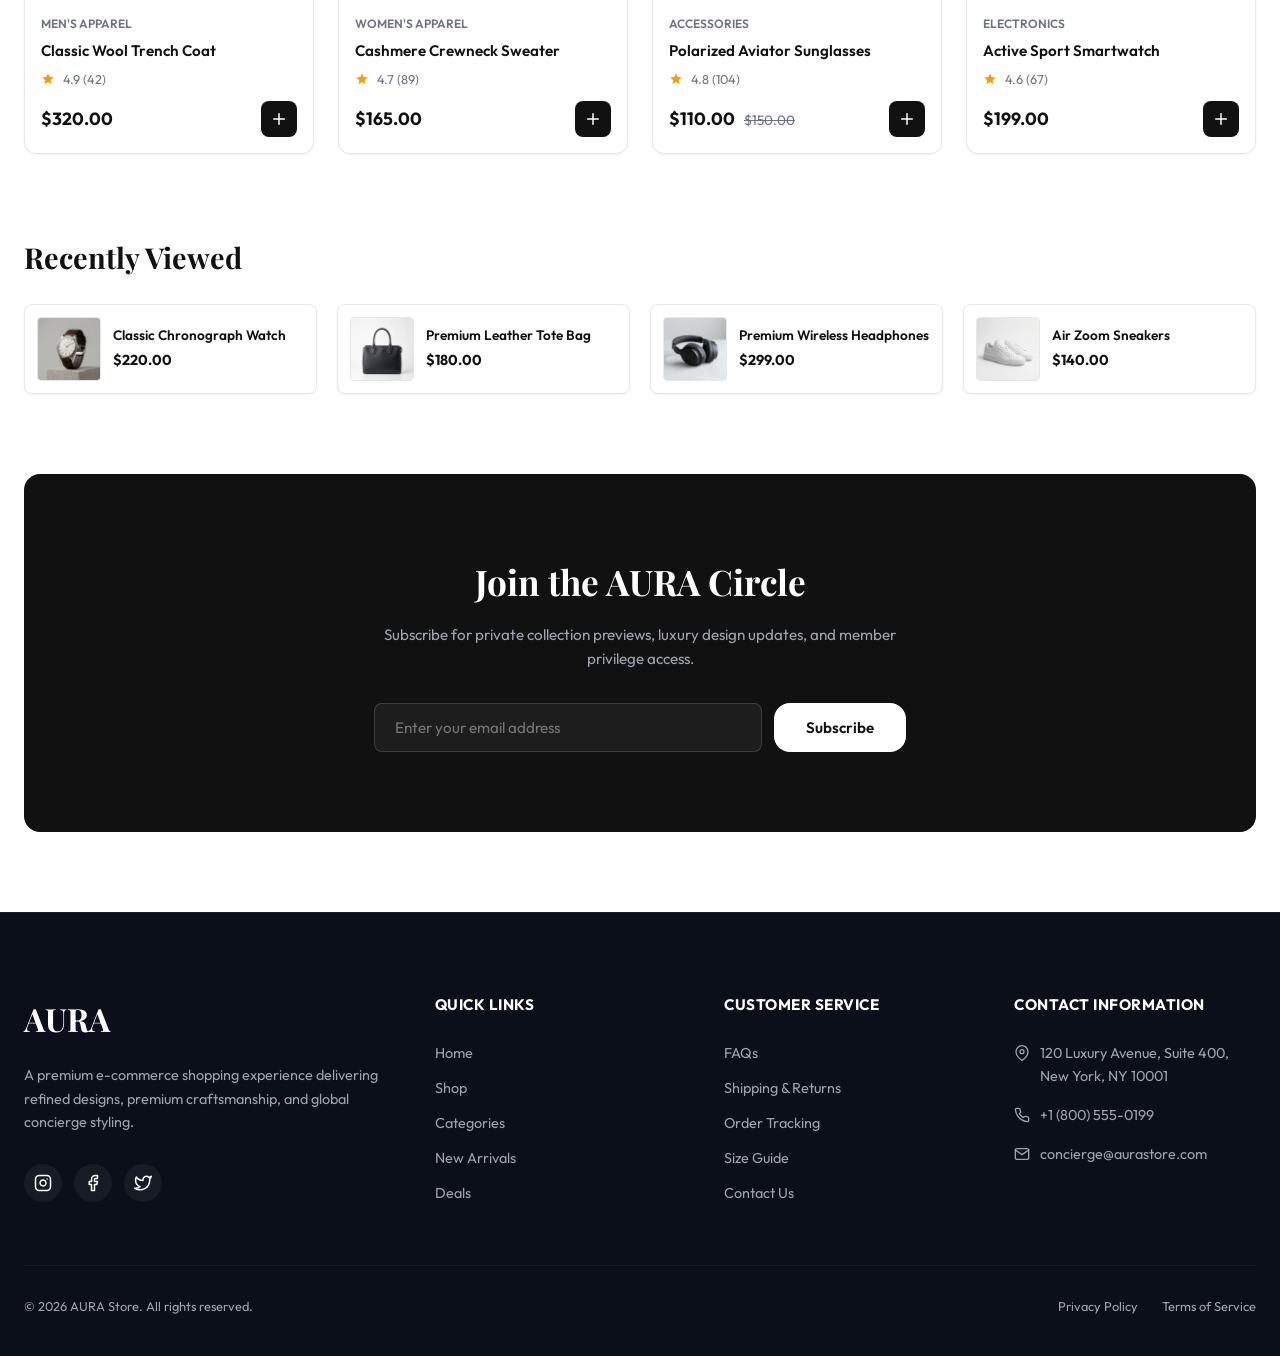
==== commit a6ba74d8: "progress" ====
--- a/cart.html
+++ b/cart.html
@@ -31,9 +31,8 @@
                 <ul class="nav-menu">
                     <li><a href="index.html" class="nav-link">Home</a></li>
                     <li><a href="shop.html" class="nav-link">Shop</a></li>
-                    <li><a href="index.html#categories" class="nav-link">Categories</a></li>
-                    <li><a href="index.html#new-arrivals" class="nav-link">New Arrivals</a></li>
-                    <li><a href="index.html#deals" class="nav-link">Deals</a></li>
+                    <li><a href="#about" class="nav-link" id="nav-about">About</a></li>
+                    <!-- <li><a href="#contact" class="nav-link" id="nav-contact">Contact</a></li> -->
                 </ul>
             </nav>
 
@@ -45,7 +44,7 @@
                         <line x1="21" y1="21" x2="16.65" y2="16.65"></line>
                     </svg>
                 </button>
-                <a href="#wishlist" class="action-btn" aria-label="View Wishlist">
+                <a href="wishlist.html" class="action-btn" aria-label="View Wishlist">
                     <svg xmlns="http://www.w3.org/2000/svg" viewBox="0 0 24 24" fill="none" stroke="currentColor" stroke-width="2" stroke-linecap="round" stroke-linejoin="round">
                         <path d="M20.84 4.61a5.5 5.5 0 0 0-7.78 0L12 5.67l-1.06-1.06a5.5 5.5 0 0 0-7.78 7.78l1.06 1.06L12 21.23l7.78-7.78 1.06-1.06a5.5 5.5 0 0 0 0-7.78z"></path>
                     </svg>
@@ -94,11 +93,8 @@
                 <ul class="mobile-nav-list">
                     <li><a href="index.html" class="mobile-nav-link" id="mobile-nav-home">Home</a></li>
                     <li><a href="shop.html" class="mobile-nav-link active" id="mobile-nav-shop">Shop</a></li>
-                    <li><a href="index.html#categories" class="mobile-nav-link" id="mobile-nav-categories">Categories</a></li>
-                    <li><a href="index.html#new-arrivals" class="mobile-nav-link" id="mobile-nav-new">New Arrivals</a></li>
-                    <li><a href="index.html#deals" class="mobile-nav-link" id="mobile-nav-deals">Deals</a></li>
-                    <li><a href="index.html#about" class="mobile-nav-link" id="mobile-nav-about">About</a></li>
-                    <li><a href="index.html#contact" class="mobile-nav-link" id="mobile-nav-contact">Contact</a></li>
+                    <li><a href="#about" class="mobile-nav-link" id="mobile-nav-about">About</a></li>
+                    <!-- <li><a href="#contact" class="mobile-nav-link" id="mobile-nav-contact">Contact</a></li> -->
                 </ul>
             </nav>
 
@@ -110,7 +106,7 @@
                     </svg>
                     <span>Search Products</span>
                 </a>
-                <a href="#wishlist" class="mobile-action-link">
+                <a href="wishlist.html" class="mobile-action-link">
                     <svg xmlns="http://www.w3.org/2000/svg" viewBox="0 0 24 24" fill="none" stroke="currentColor" stroke-linecap="round" stroke-linejoin="round">
                         <path d="M20.84 4.61a5.5 5.5 0 0 0-7.78 0L12 5.67l-1.06-1.06a5.5 5.5 0 0 0-7.78 7.78l1.06 1.06L12 21.23l7.78-7.78 1.06-1.06a5.5 5.5 0 0 0 0-7.78z"></path>
                     </svg>
--- a/css/cart.css
+++ b/css/cart.css
@@ -1473,14 +1473,23 @@
     height: 20px;
 }
 
-.mobile-action-link .badge {
+.mobile-action-link .badge,
+.mobile-action-link .badge-count {
+    position: relative;
+    top: auto;
+    right: auto;
+    border: none;
+    display: inline-flex;
+    align-items: center;
+    justify-content: center;
     margin-left: auto;
-    background-color: var(--color-accent);
-    color: var(--color-bg);
-    font-size: 0.75rem;
+    width: 20px;
+    height: 20px;
+    font-size: 0.7rem;
     font-weight: 600;
-    padding: 2px 8px;
-    border-radius: 99px;
+    border-radius: var(--radius-full);
+    background-color: var(--primary);
+    color: var(--bg-primary);
 }
 
 .mobile-menu-toggle-chk {
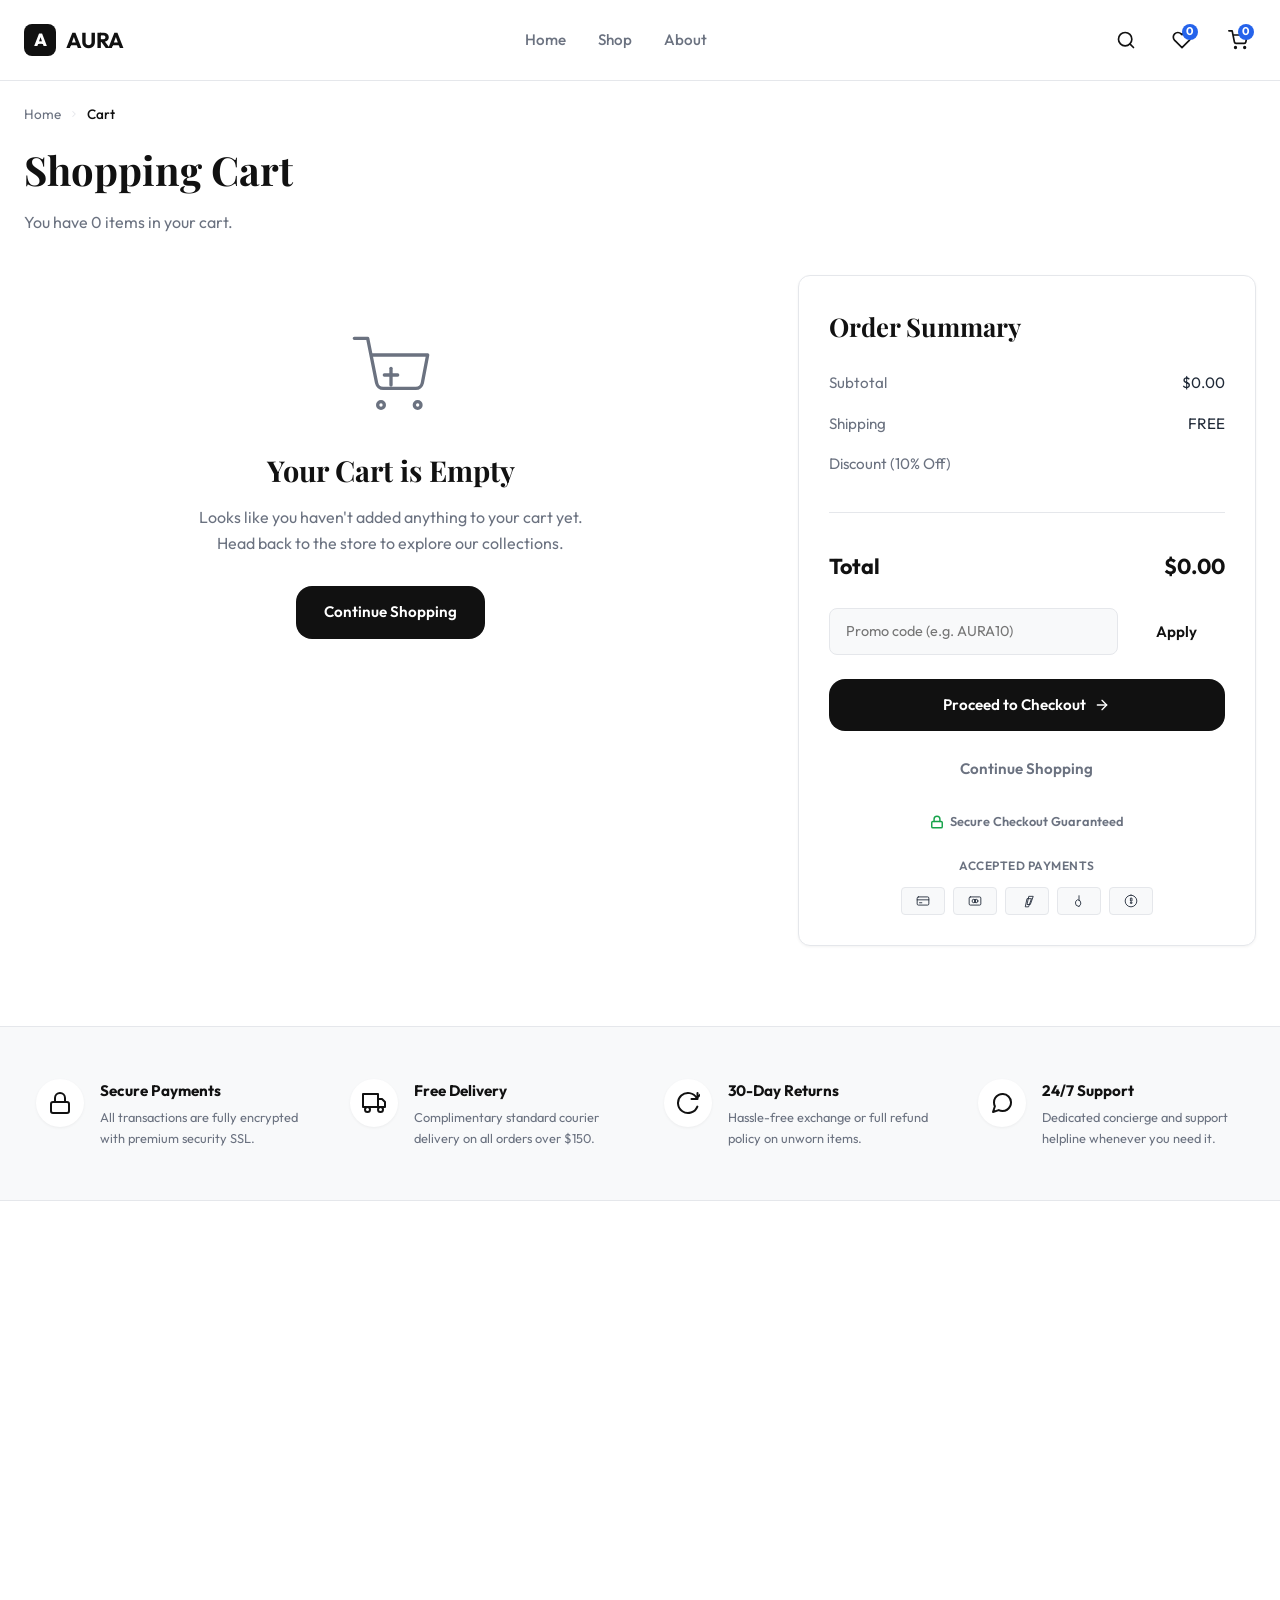
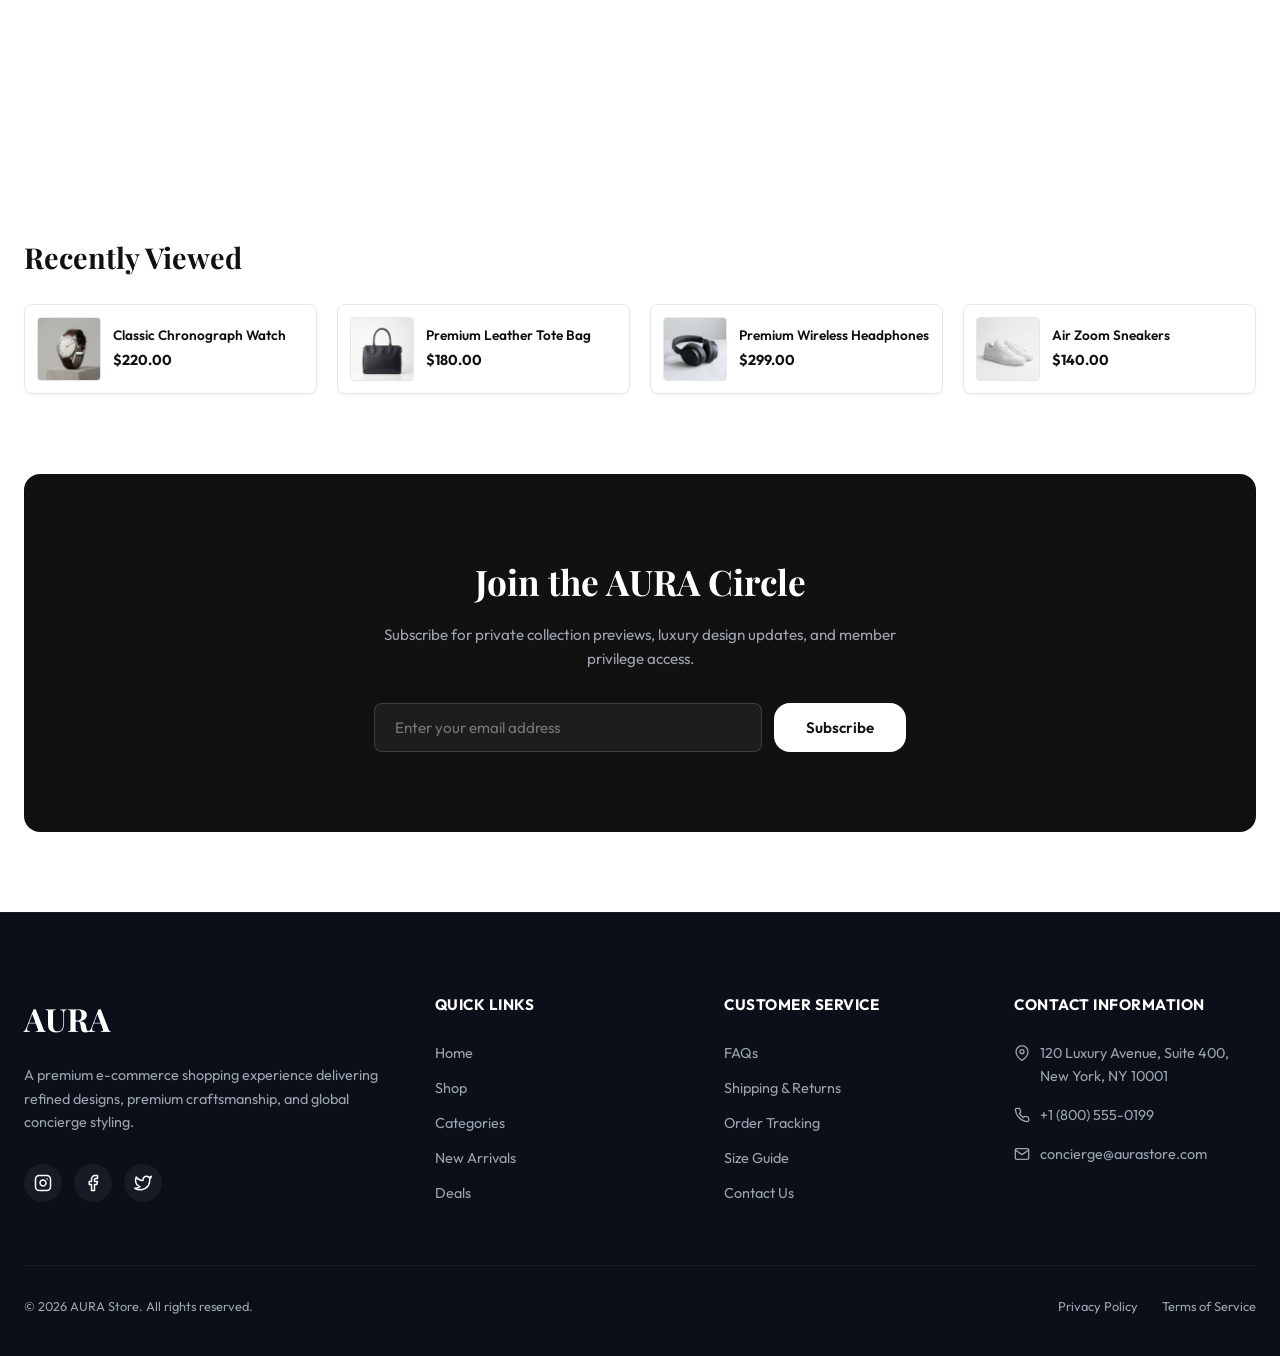
==== commit 478f5b36: "finallisima" ====
--- a/cart.html
+++ b/cart.html
@@ -58,6 +58,7 @@
                     </svg>
                     <span class="badge-count" id="header-cart-count">4</span>
                 </a>
+                
             </div>
             
             <!-- Mobile Hamburger Menu Button -->
@@ -121,13 +122,6 @@
                     </svg>
                     <span>Shopping Cart</span>
                     <span class="badge">3</span>
-                </a>
-                <a href="#account" class="mobile-action-link">
-                    <svg xmlns="http://www.w3.org/2000/svg" viewBox="0 0 24 24" fill="none" stroke="currentColor" stroke-linecap="round" stroke-linejoin="round">
-                        <path d="M20 21v-2a4 4 0 0 0-4-4H8a4 4 0 0 0-4 4v2"></path>
-                        <circle cx="12" cy="7" r="4"></circle>
-                    </svg>
-                    <span>My Account</span>
                 </a>
             </div>
         </div>
@@ -614,7 +608,7 @@
                     <ul class="footer-links-list">
                         <li><a href="#faq" class="footer-link">FAQs</a></li>
                         <li><a href="#shipping" class="footer-link">Shipping & Returns</a></li>
-                        <li><a href="#orders" class="footer-link">Order Tracking</a></li>
+                        <li><a href="view-order.html" class="footer-link">Order Tracking</a></li>
                         <li><a href="#size-guide" class="footer-link">Size Guide</a></li>
                         <li><a href="#contact" class="footer-link">Contact Us</a></li>
                     </ul>
@@ -687,38 +681,7 @@
        ========================================================================== -->
     <!-- JavaScript Hook: Toggle active class to show success screen after payment -->
     <div class="success-overlay" id="success-modal" role="dialog" aria-modal="true" aria-labelledby="success-title">
-        <div class="success-modal-card">
-            <div class="success-icon-wrapper">
-                <div class="success-checkmark-icon">
-                    <svg xmlns="http://www.w3.org/2000/svg" viewBox="0 0 24 24" fill="none" stroke="currentColor" stroke-width="3" stroke-linecap="round" stroke-linejoin="round" width="48" height="48">
-                        <polyline points="20 6 9 17 4 12"></polyline>
-                    </svg>
-                </div>
-            </div>
-            
-            <h2 id="success-title" class="success-title">Payment Successful</h2>
-            <p class="success-message">Thank you for your purchase. Your order has been placed successfully and is being processed.</p>
-            
-            <div class="success-details-box">
-                <div class="detail-item">
-                    <span class="detail-label">Order Number</span>
-                    <!-- JavaScript Hook: Dynamically insert order number -->
-                    <span class="detail-value" id="order-number">#AURA-987452</span>
-                </div>
-                <div class="detail-item">
-                    <span class="detail-label">Estimated Delivery</span>
-                    <!-- JavaScript Hook: Dynamically insert date -->
-                    <span class="detail-value" id="delivery-date">Oct 18, 2026</span>
-                </div>
-            </div>
-            
-            <div class="success-actions">
-                <!-- JavaScript Hook: Handle navigation and storage clearing -->
-                <a href="shop.html" class="btn btn-success-continue" id="continue-shopping">Continue Shopping</a>
-                <!-- JavaScript Hook: Optional action to view tracking details -->
-                <a href="#orders" class="btn btn-success-view" id="view-order">View Order</a>
-            </div>
-        </div>
+        
     </div>
 
     <!-- ==========================================================================
--- a/css/cart.css
+++ b/css/cart.css
@@ -2160,6 +2160,7 @@
     align-items: center;
     justify-content: center;
     padding: 20px;
+    margin: auto;
 }
 
 .success-overlay.active {
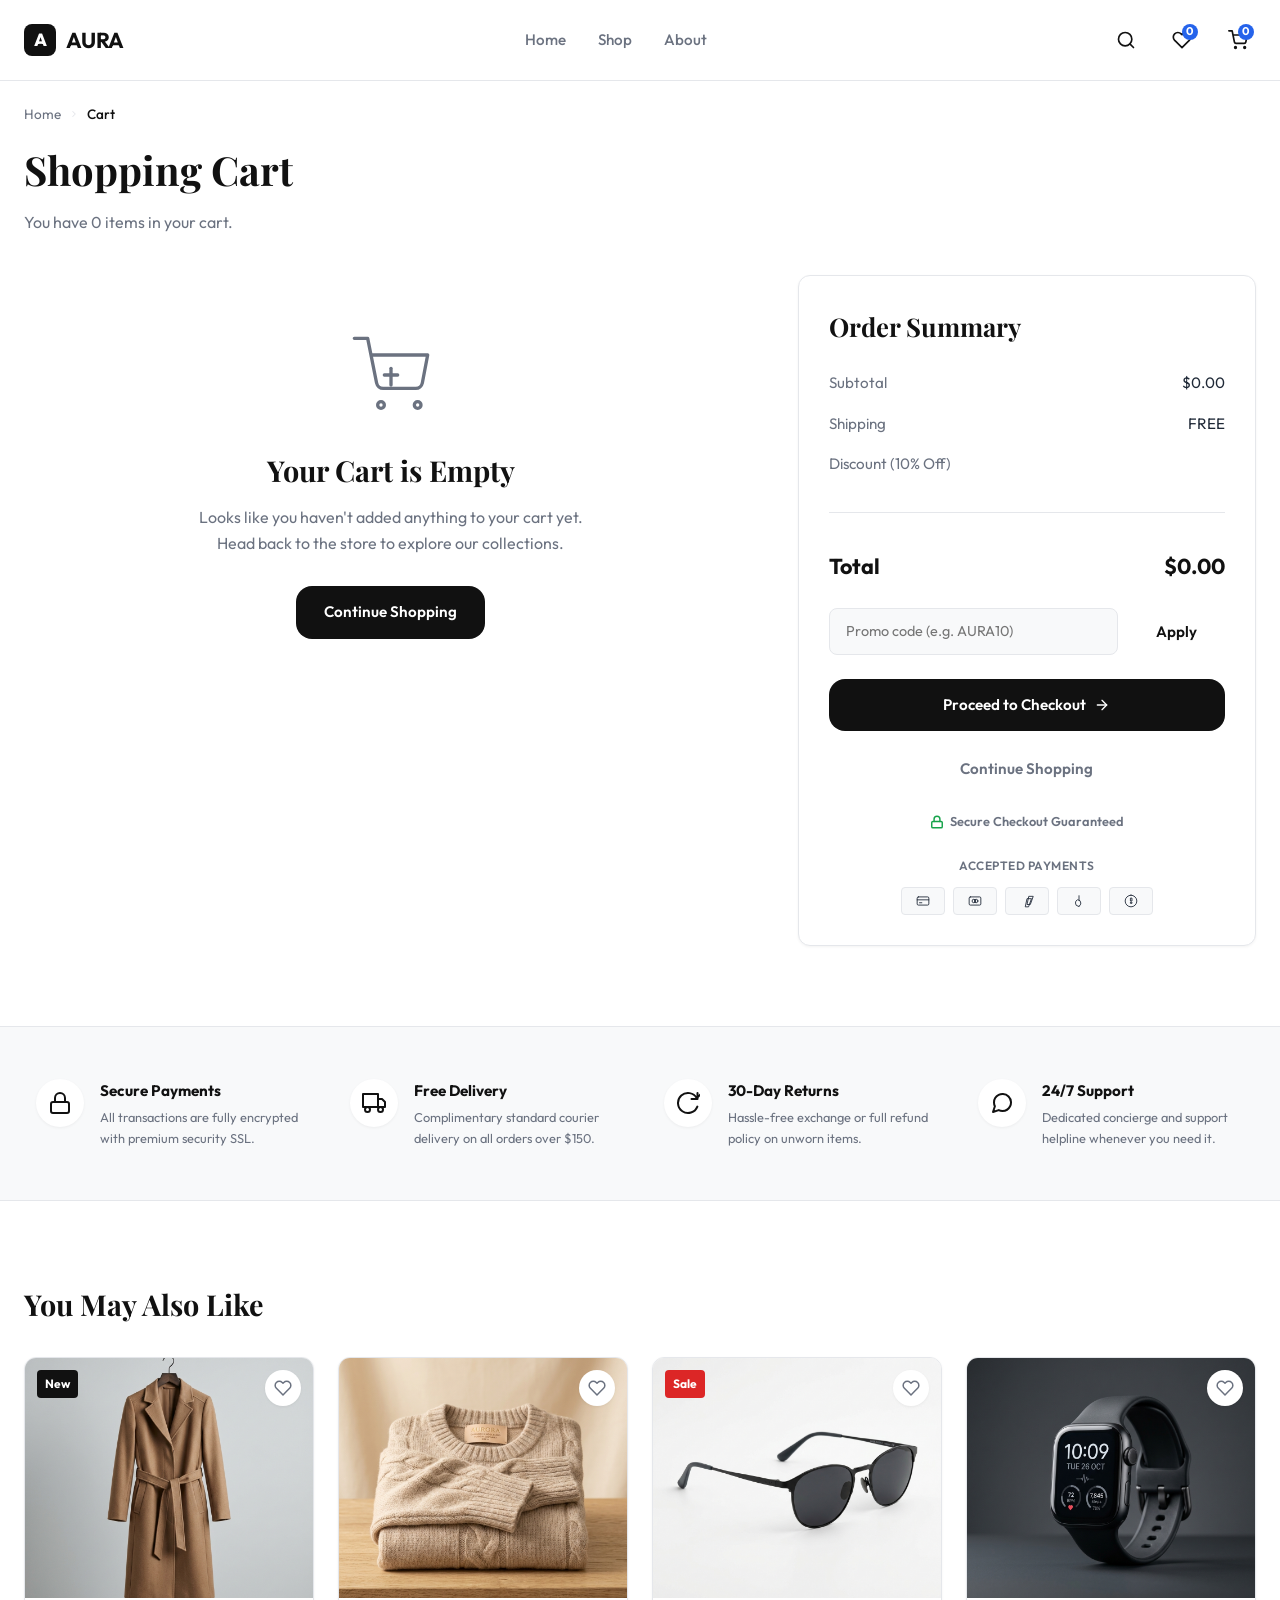
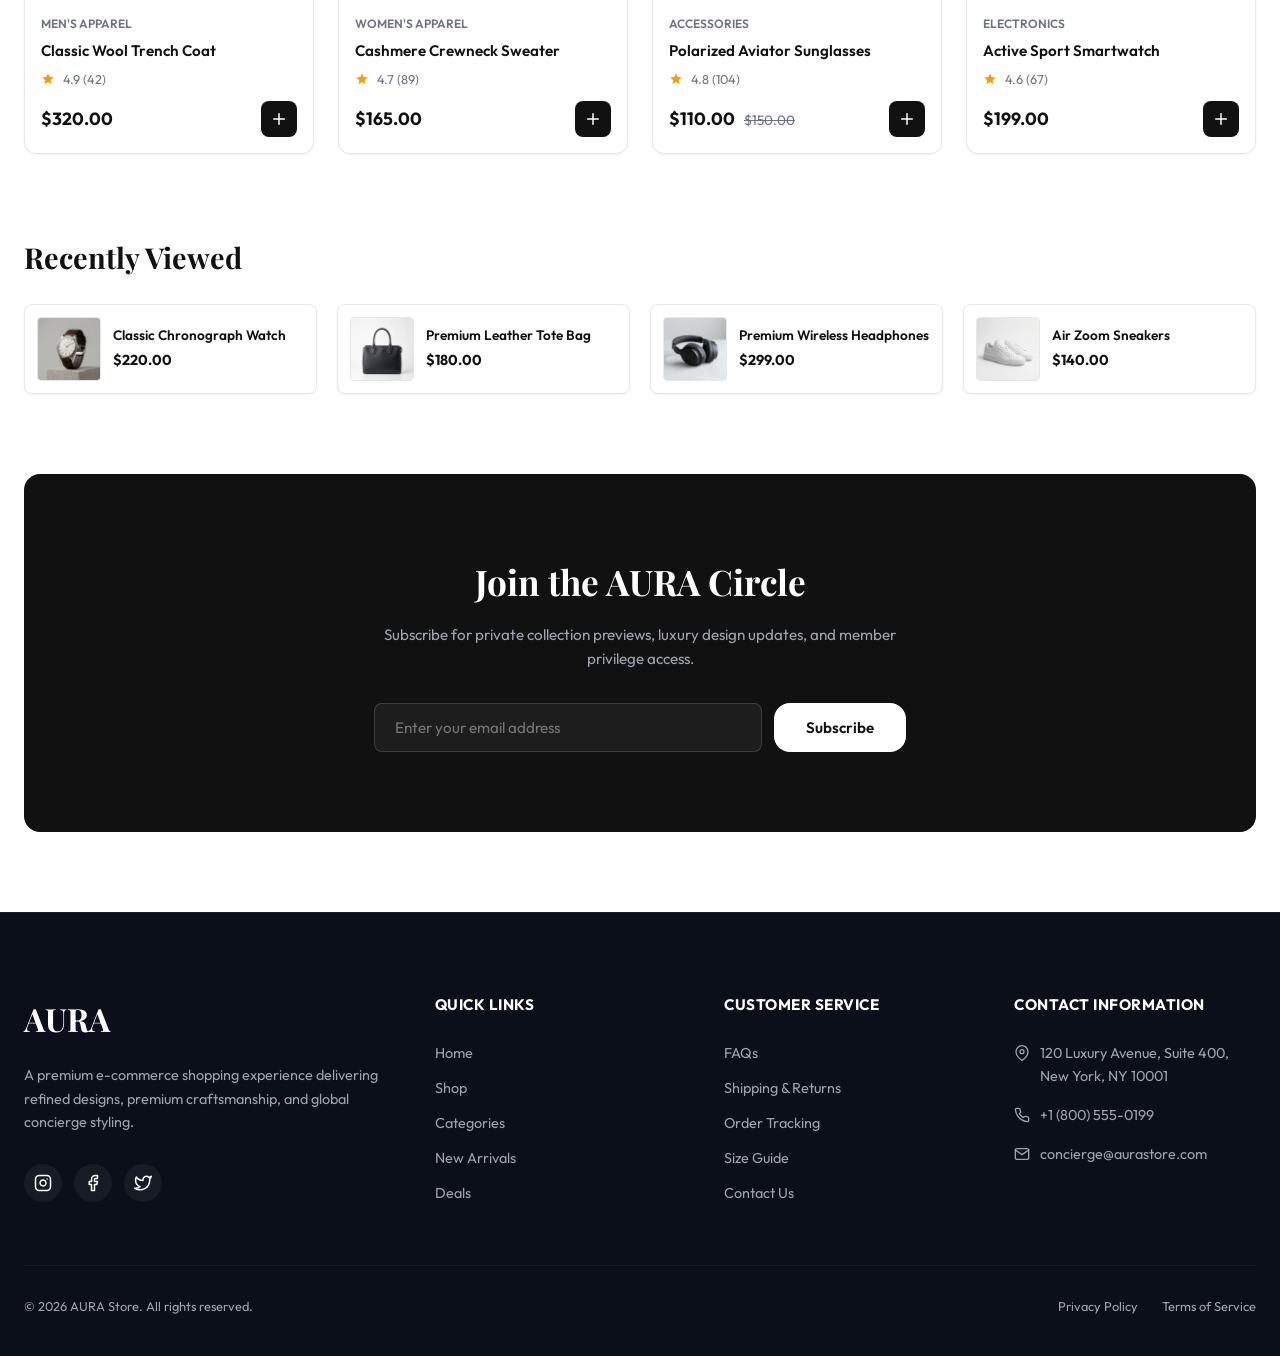
==== commit 86152ffa: "remain qty value price update" ====
--- a/cart.html
+++ b/cart.html
@@ -31,7 +31,7 @@
                 <ul class="nav-menu">
                     <li><a href="index.html" class="nav-link">Home</a></li>
                     <li><a href="shop.html" class="nav-link">Shop</a></li>
-                    <li><a href="#about" class="nav-link" id="nav-about">About</a></li>
+                    <li><a href="about.html" class="nav-link" id="nav-about">About</a></li>
                     <!-- <li><a href="#contact" class="nav-link" id="nav-contact">Contact</a></li> -->
                 </ul>
             </nav>
@@ -94,7 +94,7 @@
                 <ul class="mobile-nav-list">
                     <li><a href="index.html" class="mobile-nav-link" id="mobile-nav-home">Home</a></li>
                     <li><a href="shop.html" class="mobile-nav-link active" id="mobile-nav-shop">Shop</a></li>
-                    <li><a href="#about" class="mobile-nav-link" id="mobile-nav-about">About</a></li>
+                    <li><a href="about.html" class="mobile-nav-link" id="mobile-nav-about">About</a></li>
                     <!-- <li><a href="#contact" class="mobile-nav-link" id="mobile-nav-contact">Contact</a></li> -->
                 </ul>
             </nav>
